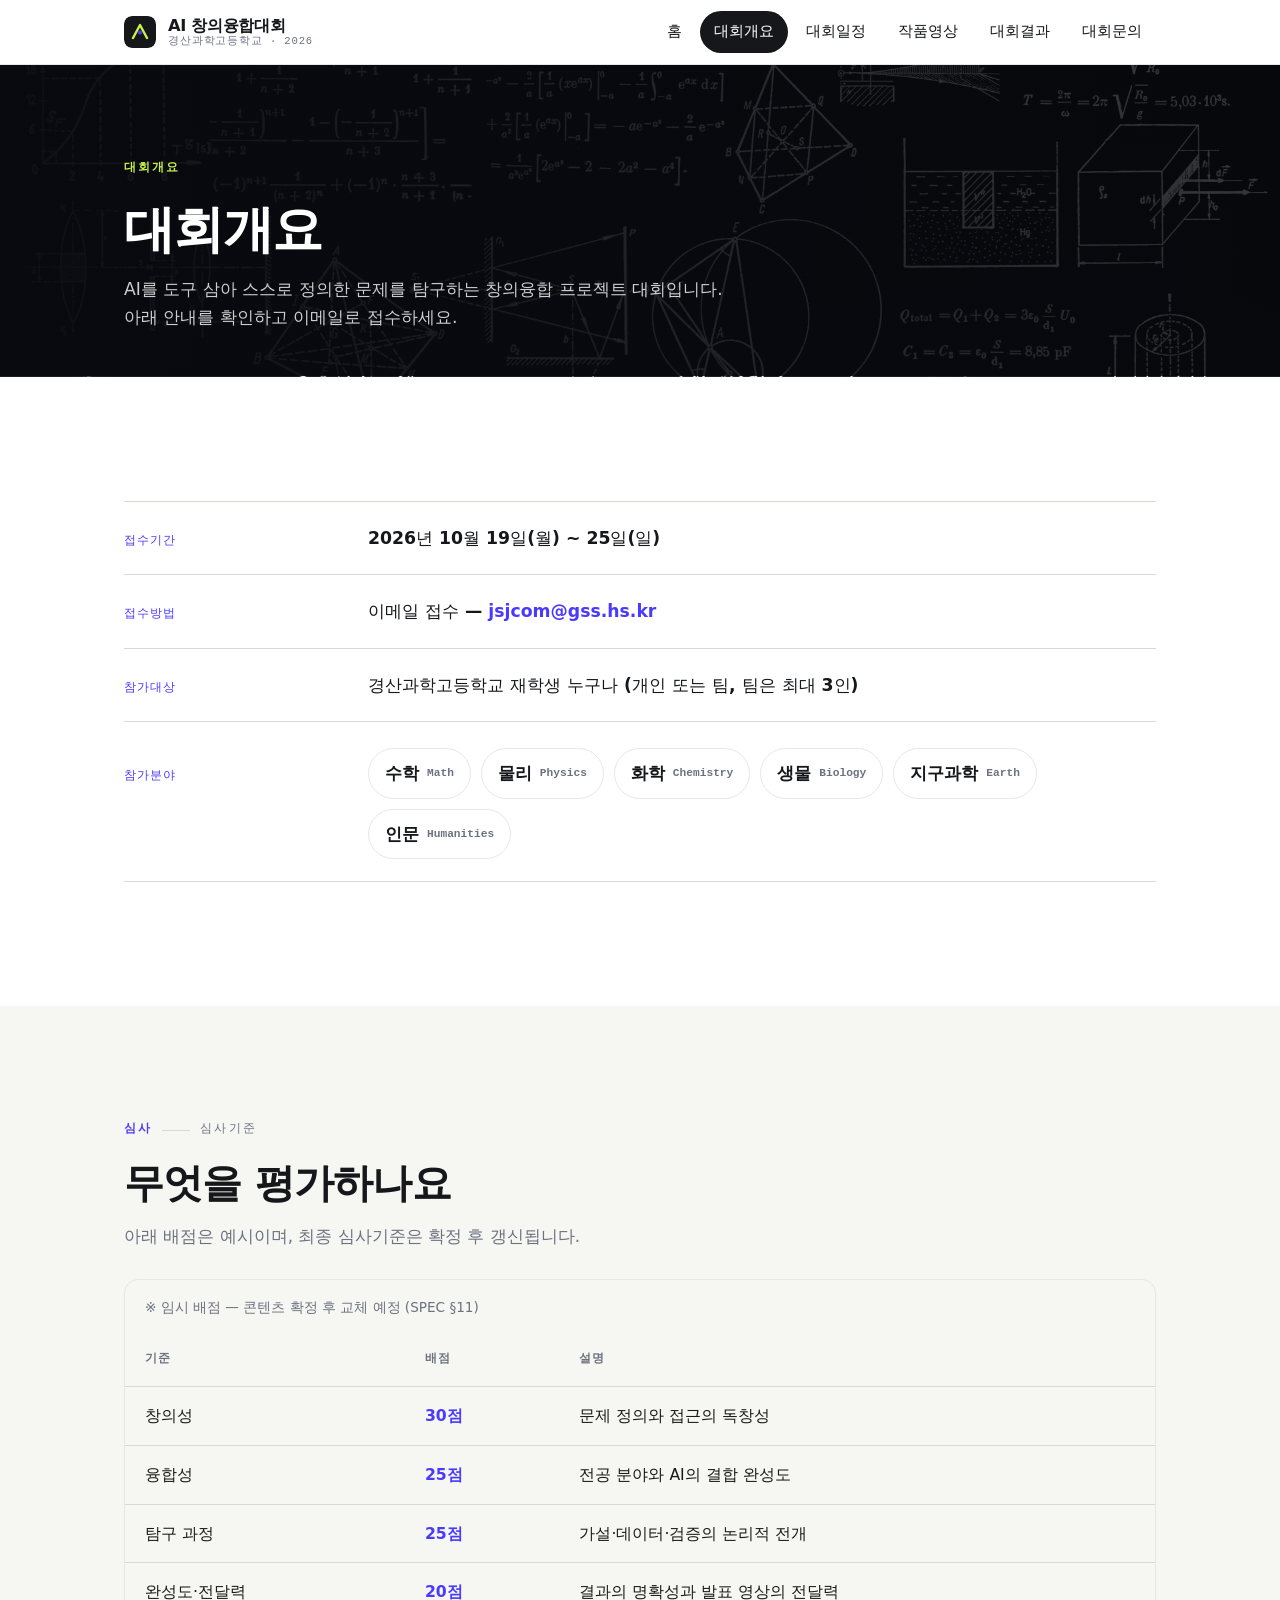
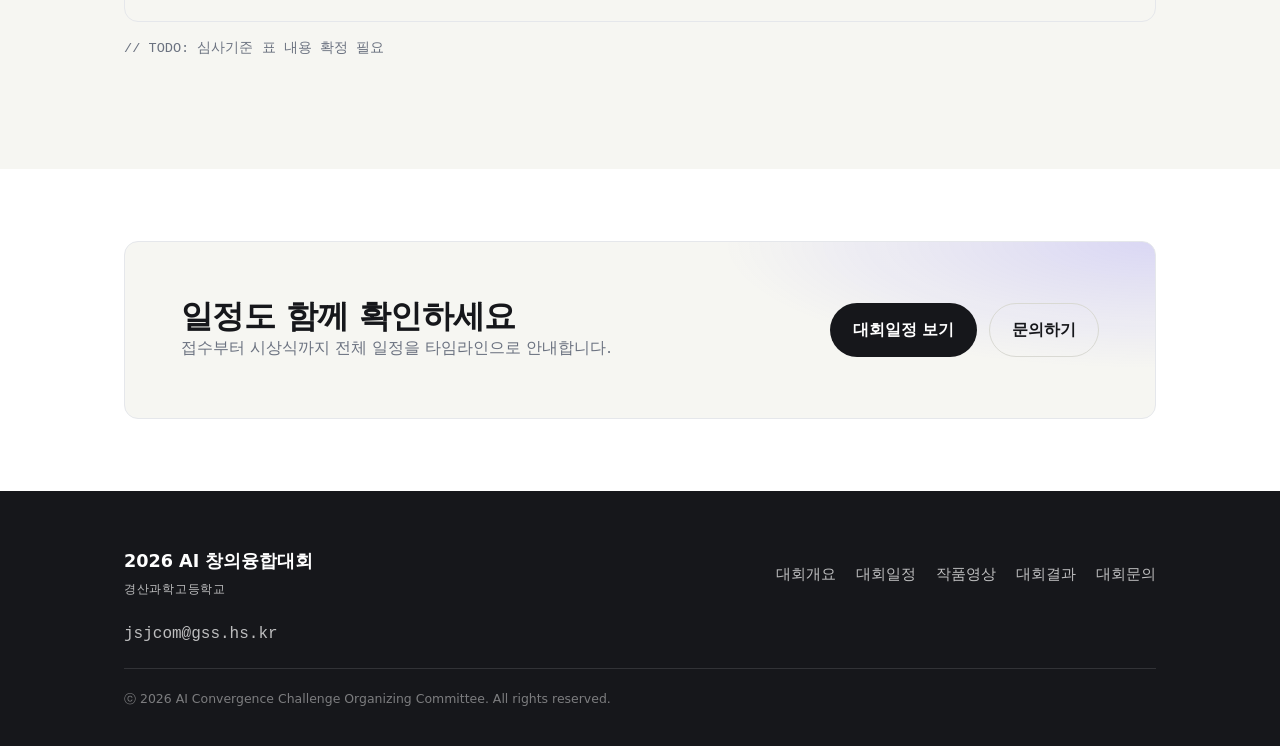
==== about.html @ 49ecc5d3 "Home hero one-line on desktop, dark photo interior headers, copy tweaks 1. Hero title/sub sit on one" ====
<!DOCTYPE html>
<html lang="ko">
<head>
  <meta charset="UTF-8" />
  <meta name="viewport" content="width=device-width, initial-scale=1.0" />
  <title>대회개요 · 2026 AI 창의융합대회</title>
  <meta name="description" content="2026 AI 창의융합대회 개요 — 접수기간, 접수방법, 참가대상, 참가분야, 심사기준 안내. 경산과학고등학교 재학생 누구나 참가할 수 있습니다." />

  <meta property="og:type" content="website" />
  <meta property="og:title" content="대회개요 · 2026 AI 창의융합대회" />
  <meta property="og:description" content="접수기간, 접수방법, 참가대상, 참가분야, 심사기준 안내." />
  <meta property="og:image" content="assets/images/og-image.png" />
  <meta property="og:locale" content="ko_KR" />

  <link rel="icon" href="assets/images/favicon.svg" type="image/svg+xml" />
  <link rel="stylesheet" href="assets/css/style.css" />
</head>
<body>
  <div id="site-header"></div>

  <main id="main">
    <header class="page-head">
      <div class="wrap">
        <p class="eyebrow" data-index="대회개요"></p>
        <h1 class="page-head__title">대회개요</h1>
        <p class="page-head__lead">
          AI를 도구 삼아 스스로 정의한 문제를 탐구하는 창의융합 프로젝트 대회입니다.
          아래 안내를 확인하고 이메일로 접수하세요.
        </p>
      </div>
    </header>

    <section class="section">
      <div class="wrap">
        <dl class="spec-list">
          <div class="spec-row" data-reveal>
            <dt>접수기간</dt>
            <dd>2026년 10월 19일(월) ~ 25일(일)</dd>
          </div>
          <div class="spec-row" data-reveal>
            <dt>접수방법</dt>
            <dd>
              이메일 접수 —
              <a href="mailto:jsjcom@gss.hs.kr?subject=%5B2026%20AI%20%EC%B0%BD%EC%9D%98%EC%9C%B5%ED%95%A9%EB%8C%80%ED%9A%8C%5D%20%EC%B0%B8%EA%B0%80%20%EC%A0%91%EC%88%98">jsjcom@gss.hs.kr</a>
            </dd>
          </div>
          <div class="spec-row" data-reveal>
            <dt>참가대상</dt>
            <dd>경산과학고등학교 재학생 누구나 (개인 또는 팀, 팀은 최대 3인)</dd>
          </div>
          <div class="spec-row" data-reveal>
            <dt>참가분야</dt>
            <dd>
              <div class="field-pills" style="margin-top: 4px;">
                <span class="field-pill">수학 <span>Math</span></span>
                <span class="field-pill">물리 <span>Physics</span></span>
                <span class="field-pill">화학 <span>Chemistry</span></span>
                <span class="field-pill">생물 <span>Biology</span></span>
                <span class="field-pill">지구과학 <span>Earth</span></span>
                <span class="field-pill">인문 <span>Humanities</span></span>
              </div>
            </dd>
          </div>
        </dl>
      </div>
    </section>

    <!-- 심사기준 -->
    <section class="section section--paper" aria-labelledby="criteria-title">
      <div class="wrap">
        <p class="eyebrow" data-index="심사"><span class="eyebrow__line"></span> 심사기준</p>
        <h2 class="section-title" id="criteria-title" data-reveal>무엇을 평가하나요</h2>
        <p class="section-lead" data-reveal>
          아래 배점은 예시이며, 최종 심사기준은 확정 후 갱신됩니다.
        </p>

        <div class="table-wrap" style="margin-top: 28px;" data-reveal>
          <table class="criteria">
            <caption>※ 임시 배점 — 콘텐츠 확정 후 교체 예정 (SPEC §11)</caption>
            <thead>
              <tr>
                <th scope="col">기준</th>
                <th scope="col">배점</th>
                <th scope="col">설명</th>
              </tr>
            </thead>
            <tbody>
              <tr>
                <td>창의성</td>
                <td>30점</td>
                <td>문제 정의와 접근의 독창성</td>
              </tr>
              <tr>
                <td>융합성</td>
                <td>25점</td>
                <td>전공 분야와 AI의 결합 완성도</td>
              </tr>
              <tr>
                <td>탐구 과정</td>
                <td>25점</td>
                <td>가설·데이터·검증의 논리적 전개</td>
              </tr>
              <tr>
                <td>완성도·전달력</td>
                <td>20점</td>
                <td>결과의 명확성과 발표 영상의 전달력</td>
              </tr>
            </tbody>
          </table>
        </div>
        <p class="notice">// TODO: 심사기준 표 내용 확정 필요</p>
      </div>
    </section>

    <!-- CTA -->
    <section class="section section--tight">
      <div class="wrap">
        <div class="cta-band" data-reveal>
          <div>
            <h2>일정도 함께 확인하세요</h2>
            <p>접수부터 시상식까지 전체 일정을 타임라인으로 안내합니다.</p>
          </div>
          <div class="cta-band__actions">
            <a class="btn btn--ink" href="schedule.html">대회일정 보기</a>
            <a class="btn btn--ghost" href="contact.html">문의하기</a>
          </div>
        </div>
      </div>
    </section>
  </main>

  <div id="site-footer"></div>
  <script src="assets/js/common.js" defer></script>
</body>
</html>
---- assets/css/style.css ----
/* =========================================================================
   2026 AI 창의융합대회 — style.css
   Design language: scientific-editorial. Mono-numbered section labels,
   thin grid rules, generous whitespace, ink + electric indigo + lime accent.
   Mobile-first. Breakpoint up at 641px / 769px / 1025px.
   ========================================================================= */

/* ----- 1. Tokens ----- */
:root {
  /* Brand */
  --color-primary: #4a3aff;   /* electric indigo */
  --color-primary-deep: #2f1fd6;
  --color-accent: #c8f24c;    /* lime highlight */
  --color-ink: #16171b;       /* near-black */

  /* Surfaces */
  --color-bg: #ffffff;
  --color-paper: #f6f6f2;     /* off-white section band */
  --color-text: #1a1a1a;
  --color-muted: #6b7280;
  --color-border: #e5e7eb;
  --color-hairline: #d9d9d3;

  /* Dark hero surface */
  --color-night: #0d0e13;

  /* Typography */
  --font-sans: "Pretendard Variable", Pretendard, -apple-system,
    BlinkMacSystemFont, "Apple SD Gothic Neo", "Malgun Gothic", "맑은 고딕",
    system-ui, sans-serif;
  --font-mono: "SF Mono", ui-monospace, "Cascadia Code", "Roboto Mono",
    Menlo, Consolas, monospace;

  /* Rhythm */
  --wrap: 1080px;
  --wrap-wide: 1180px;
  --pad-x: 16px;
  --radius: 14px;
  --radius-sm: 8px;

  --shadow-sm: 0 1px 2px rgba(16, 17, 20, 0.06);
  --shadow-md: 0 18px 48px -24px rgba(16, 17, 20, 0.28);

  --ease: cubic-bezier(0.22, 1, 0.36, 1);
}

@media (min-width: 641px) {
  :root { --pad-x: 24px; }
}

/* ----- 2. Reset / base ----- */
*, *::before, *::after { box-sizing: border-box; }

html { -webkit-text-size-adjust: 100%; scroll-behavior: smooth; }
@media (prefers-reduced-motion: reduce) {
  html { scroll-behavior: auto; }
}

body {
  margin: 0;
  font-family: var(--font-sans);
  font-size: 16px;
  line-height: 1.65;
  color: var(--color-text);
  background: var(--color-bg);
  -webkit-font-smoothing: antialiased;
  text-rendering: optimizeLegibility;
  overflow-x: hidden;
}

img, svg, video, iframe { display: block; max-width: 100%; }
img, video { height: auto; }

a { color: var(--color-primary); text-decoration: none; }
a:hover { text-decoration: underline; }

h1, h2, h3, h4 {
  margin: 0;
  line-height: 1.18;
  font-weight: 750;
  letter-spacing: -0.02em;
  color: var(--color-ink);
}

p { margin: 0; }

ul { margin: 0; padding: 0; list-style: none; }

:focus-visible {
  outline: 3px solid var(--color-primary);
  outline-offset: 2px;
  border-radius: 3px;
}

.skip-link {
  position: absolute;
  left: -9999px;
  top: 0;
  z-index: 200;
  background: var(--color-ink);
  color: #fff;
  padding: 10px 16px;
  border-radius: 0 0 8px 0;
}
.skip-link:focus { left: 0; }

/* ----- 3. Layout ----- */
.wrap {
  width: 100%;
  max-width: var(--wrap);
  margin-inline: auto;
  padding-inline: var(--pad-x);
}
.wrap--wide { max-width: var(--wrap-wide); }

.section { padding-block: clamp(56px, 9vw, 108px); }
.section--paper { background: var(--color-paper); }
.section--tight { padding-block: clamp(40px, 6vw, 72px); }

/* Section eyebrow — mono numbered label */
.eyebrow {
  display: inline-flex;
  align-items: center;
  gap: 10px;
  font-family: var(--font-mono);
  font-size: 0.74rem;
  font-weight: 500;
  letter-spacing: 0.18em;
  text-transform: uppercase;
  color: var(--color-muted);
  margin-bottom: 20px;
}
.eyebrow::before {
  content: attr(data-index);
  color: var(--color-primary);
  font-weight: 600;
}
.eyebrow__line {
  flex: 1;
  height: 1px;
  min-width: 28px;
  background: var(--color-hairline);
}

.section-title {
  font-size: clamp(1.6rem, 4.4vw, 2.5rem);
  max-width: 20ch;
}
.section-lead {
  margin-top: 16px;
  max-width: 56ch;
  color: var(--color-muted);
  font-size: 1.05rem;
}

/* ----- 4. Buttons / chips ----- */
.btn {
  display: inline-flex;
  align-items: center;
  gap: 10px;
  padding: 13px 22px;
  border-radius: 999px;
  font-weight: 650;
  font-size: 0.98rem;
  border: 1.5px solid transparent;
  cursor: pointer;
  transition: transform 0.25s var(--ease), background-color 0.25s var(--ease),
    color 0.25s var(--ease), border-color 0.25s var(--ease);
  text-decoration: none;
}
.btn:hover { text-decoration: none; transform: translateY(-2px); }
.btn__arrow { transition: transform 0.25s var(--ease); }
.btn:hover .btn__arrow { transform: translate(3px, -3px); }

.btn--primary { background: var(--color-primary); color: #fff; }
.btn--primary:hover { background: var(--color-primary-deep); }

.btn--ink { background: var(--color-ink); color: #fff; }
.btn--ink:hover { background: #000; }

.btn--ghost {
  background: transparent;
  color: var(--color-ink);
  border-color: var(--color-hairline);
}
.btn--ghost:hover { border-color: var(--color-ink); }

.btn--on-dark {
  background: rgba(255, 255, 255, 0.08);
  color: #fff;
  border-color: rgba(255, 255, 255, 0.24);
  backdrop-filter: blur(4px);
}
.btn--on-dark:hover { background: rgba(255, 255, 255, 0.16); }

/* ----- 5. Header ----- */
.site-header {
  position: sticky;
  top: 0;
  z-index: 100;
  background: rgba(255, 255, 255, 0.82);
  backdrop-filter: saturate(180%) blur(12px);
  border-bottom: 1px solid var(--color-border);
}
.header__inner {
  display: flex;
  align-items: center;
  justify-content: space-between;
  gap: 16px;
  min-height: 64px;
}

.brand {
  display: inline-flex;
  align-items: center;
  gap: 12px;
  color: var(--color-ink);
}
.brand:hover { text-decoration: none; }
.brand__mark { display: grid; place-items: center; }
.brand__mark svg { border-radius: 8px; }
.brand__text { display: flex; flex-direction: column; line-height: 1.15; }
.brand__title { font-weight: 800; font-size: 1.02rem; letter-spacing: -0.02em; }
.brand__sub {
  font-family: var(--font-mono);
  font-size: 0.66rem;
  letter-spacing: 0.08em;
  color: var(--color-muted);
}

.site-nav {}
.nav-list { display: flex; align-items: center; gap: 4px; }
.nav-list a {
  display: inline-block;
  padding: 8px 14px;
  border-radius: 999px;
  color: var(--color-ink);
  font-weight: 550;
  font-size: 0.95rem;
  transition: background-color 0.2s var(--ease), color 0.2s var(--ease);
}
.nav-list a:hover { background: var(--color-paper); text-decoration: none; }
.nav-list a.active { background: var(--color-ink); color: #fff; }

.nav-toggle {
  display: none;
  width: 44px;
  height: 44px;
  padding: 0;
  border: 1px solid var(--color-border);
  border-radius: 10px;
  background: #fff;
  cursor: pointer;
  position: relative;
}
.nav-toggle__bar {
  position: absolute;
  left: 50%;
  width: 20px;
  height: 2px;
  background: var(--color-ink);
  border-radius: 2px;
  transform: translateX(-50%);
  transition: transform 0.28s var(--ease), opacity 0.2s var(--ease);
}
.nav-toggle__bar:nth-child(1) { top: 15px; }
.nav-toggle__bar:nth-child(2) { top: 21px; }
.nav-toggle__bar:nth-child(3) { top: 27px; }

/* ----- 6. Footer ----- */
.site-footer {
  background: var(--color-ink);
  color: rgba(255, 255, 255, 0.72);
  padding-block: 56px 40px;
  margin-top: 0;
}
.footer__inner { display: grid; gap: 24px; }
.footer__brand { display: flex; flex-direction: column; gap: 4px; }
.footer__title { color: #fff; font-weight: 750; font-size: 1.1rem; }
.footer__org { font-family: var(--font-mono); font-size: 0.78rem; letter-spacing: 0.06em; }
.footer__nav { display: flex; flex-wrap: wrap; gap: 8px 20px; }
.footer__nav a { color: rgba(255, 255, 255, 0.72); font-size: 0.92rem; }
.footer__nav a:hover { color: #fff; }
.footer__contact a { color: rgba(255, 255, 255, 0.72); font-family: var(--font-mono); }
.footer__contact a:hover { color: #fff; }
.footer__copy {
  font-size: 0.78rem;
  color: rgba(255, 255, 255, 0.44);
  border-top: 1px solid rgba(255, 255, 255, 0.12);
  padding-top: 20px;
}

@media (min-width: 769px) {
  .footer__inner {
    grid-template-columns: 1fr auto;
    align-items: center;
    row-gap: 20px;
  }
  .footer__copy { grid-column: 1 / -1; }
}

/* ----- 7. Hero (home) ----- */
.hero {
  position: relative;
  /* Background photo: assets/images/hero.jpg — science/math formulas blackboard
     (Unsplash License, free use). hero-alt.jpg holds the "Earth at night" option.
     Swap the two files to change. Scrim is a bit darker since the formulas fill
     the whole frame. */
  background-color: var(--color-night);
  background-image:
    linear-gradient(90deg, rgba(9, 10, 15, 0.95) 0%, rgba(9, 10, 15, 0.7) 48%, rgba(9, 10, 15, 0.5) 100%),
    linear-gradient(180deg, rgba(9, 10, 15, 0.42) 0%, rgba(9, 10, 15, 0.4) 40%, rgba(9, 10, 15, 0.9) 100%),
    url("../images/hero.jpg");
  background-size: cover;
  background-position: center center;
  background-repeat: no-repeat;
  color: #fff;
  overflow: hidden;
  isolation: isolate;
}
.hero__bg {
  position: absolute;
  inset: 0;
  z-index: -2;
  mix-blend-mode: screen;
  opacity: 0.85;
  background:
    radial-gradient(60% 55% at 18% 12%, rgba(74, 58, 255, 0.42), transparent 60%),
    radial-gradient(50% 50% at 88% 8%, rgba(200, 242, 76, 0.16), transparent 55%),
    radial-gradient(70% 60% at 75% 95%, rgba(74, 58, 255, 0.26), transparent 60%);
  animation: heroDrift 22s var(--ease) infinite alternate;
}
@keyframes heroDrift {
  from { transform: scale(1) translate(0, 0); }
  to { transform: scale(1.12) translate(-2%, 2%); }
}
/* thin grid overlay */
.hero__grid {
  position: absolute;
  inset: 0;
  z-index: -1;
  background-image:
    linear-gradient(rgba(255, 255, 255, 0.045) 1px, transparent 1px),
    linear-gradient(90deg, rgba(255, 255, 255, 0.045) 1px, transparent 1px);
  background-size: 64px 64px;
  mask-image: radial-gradient(120% 100% at 50% 0%, #000 55%, transparent 100%);
}
.hero__inner {
  position: relative;
  padding-block: clamp(72px, 15vw, 168px);
  max-width: 40ch;
}
.hero__eyebrow {
  display: inline-flex;
  align-items: center;
  gap: 10px;
  font-family: var(--font-mono);
  font-size: 0.76rem;
  letter-spacing: 0.16em;
  text-transform: uppercase;
  color: var(--color-accent);
  margin-bottom: 24px;
}
.hero__eyebrow::before {
  content: "";
  width: 8px; height: 8px;
  background: var(--color-accent);
  border-radius: 50%;
  box-shadow: 0 0 0 0 rgba(200, 242, 76, 0.6);
  animation: pulse 2.4s ease-out infinite;
}
@keyframes pulse {
  to { box-shadow: 0 0 0 10px rgba(200, 242, 76, 0); }
}
.hero__title {
  color: #fff;
  font-size: clamp(2.4rem, 8vw, 4.6rem);
  line-height: 1.05;
  letter-spacing: -0.035em;
  font-weight: 820;
}
.hero__title em {
  font-style: normal;
  color: var(--color-accent);
}
.hero__sub {
  margin-top: 24px;
  font-size: clamp(1rem, 2.6vw, 1.2rem);
  color: rgba(255, 255, 255, 0.78);
  max-width: 34ch;
}
/* Desktop: title and sub on a single line; small screens keep the wrap
   (mobile-first base above uses the <br class="hero__br"> line break). */
@media (min-width: 641px) {
  .hero__inner { max-width: min(92%, 780px); }
  .hero__title { white-space: nowrap; }
  .hero__title .hero__br { display: none; }
  .hero__sub { max-width: none; }
}
.hero__actions {
  margin-top: 36px;
  display: flex;
  flex-wrap: wrap;
  gap: 12px;
}
.hero__meta {
  margin-top: 44px;
  display: flex;
  flex-wrap: wrap;
  gap: 12px 28px;
  padding-top: 24px;
  border-top: 1px solid rgba(255, 255, 255, 0.14);
}
.hero__meta div { display: flex; flex-direction: column; gap: 2px; }
.hero__meta dt {
  font-family: var(--font-mono);
  font-size: 0.68rem;
  letter-spacing: 0.1em;
  text-transform: uppercase;
  color: rgba(255, 255, 255, 0.5);
}
.hero__meta dd { margin: 0; font-weight: 650; color: #fff; }

/* ----- 8. Home: 취지문 ----- */
.manifesto__grid { display: grid; gap: 32px; }
.manifesto__body {
  font-size: clamp(1.3rem, 3.4vw, 2rem);
  line-height: 1.5;
  font-weight: 600;
  letter-spacing: -0.02em;
  color: var(--color-ink);
}
.manifesto__body p { margin-bottom: 0.5em; }
.manifesto__body p:last-child { margin-bottom: 0; }
.manifesto__body .hl {
  background: linear-gradient(transparent 62%, var(--color-accent) 62%);
  padding-inline: 2px;
}
.manifesto__aside {
  align-self: start;
  border-left: 2px solid var(--color-primary);
  padding-left: 20px;
  color: var(--color-muted);
  font-size: 0.98rem;
}

@media (min-width: 861px) {
  .manifesto__grid { grid-template-columns: 1.7fr 1fr; gap: 56px; }
}

/* ----- 9. Home: category strip ----- */
.cat-strip { display: grid; gap: 12px; grid-template-columns: repeat(2, 1fr); }
.cat-chip {
  display: flex;
  flex-direction: column;
  gap: 6px;
  padding: 20px;
  border: 1px solid var(--color-border);
  border-radius: var(--radius);
  background: var(--color-bg);
  color: var(--color-ink);
  transition: transform 0.25s var(--ease), border-color 0.25s var(--ease),
    box-shadow 0.25s var(--ease);
}
.cat-chip:hover {
  text-decoration: none;
  transform: translateY(-4px);
  border-color: var(--color-ink);
  box-shadow: var(--shadow-md);
}
.cat-chip__num { font-family: var(--font-mono); font-size: 0.72rem; color: var(--color-primary); }
.cat-chip__name { font-weight: 750; font-size: 1.1rem; }
.cat-chip__en { font-family: var(--font-mono); font-size: 0.7rem; color: var(--color-muted); letter-spacing: 0.05em; }

@media (min-width: 641px) { .cat-strip { grid-template-columns: repeat(3, 1fr); } }
@media (min-width: 1025px) { .cat-strip { grid-template-columns: repeat(6, 1fr); } }

/* ----- 10. Home: intro video ----- */
.intro-video {
  position: relative;
  border-radius: var(--radius);
  overflow: hidden;
  background: var(--color-night);
  aspect-ratio: 16 / 9;
  box-shadow: var(--shadow-md);
}
.intro-video video { width: 100%; height: 100%; object-fit: cover; }
/* controls only on hover — hide native controls until pointer over */
.intro-video video::-webkit-media-controls { opacity: 0; transition: opacity 0.2s; }
.intro-video:hover video::-webkit-media-controls { opacity: 1; }
.intro-video__placeholder {
  position: absolute;
  inset: 0;
  display: grid;
  place-content: center;
  gap: 8px;
  text-align: center;
  color: rgba(255, 255, 255, 0.72);
  background:
    radial-gradient(50% 60% at 30% 20%, rgba(74, 58, 255, 0.4), transparent 60%),
    radial-gradient(50% 60% at 80% 90%, rgba(200, 242, 76, 0.18), transparent 60%),
    var(--color-night);
}
.intro-video__placeholder .tag {
  font-family: var(--font-mono);
  font-size: 0.72rem;
  letter-spacing: 0.14em;
  text-transform: uppercase;
  color: var(--color-accent);
}
.intro-video__placeholder .msg { font-weight: 650; color: #fff; }

/* ----- 11. Generic prose / cards used across pages ----- */
.lead {
  font-size: clamp(1.05rem, 2.4vw, 1.25rem);
  color: var(--color-muted);
  max-width: 60ch;
}

.card {
  background: var(--color-bg);
  border: 1px solid var(--color-border);
  border-radius: var(--radius);
  padding: 28px;
}
.card--pad-lg { padding: clamp(28px, 4vw, 44px); }

/* Definition rows (about page) */
.spec-list { display: grid; gap: 0; border-top: 1px solid var(--color-hairline); }
.spec-row {
  display: grid;
  gap: 6px;
  padding: 22px 0;
  border-bottom: 1px solid var(--color-hairline);
}
.spec-row dt {
  font-family: var(--font-mono);
  font-size: 0.76rem;
  letter-spacing: 0.08em;
  text-transform: uppercase;
  color: var(--color-primary);
}
.spec-row dd { margin: 0; font-size: 1.08rem; font-weight: 550; color: var(--color-ink); }
.spec-row dd a { font-weight: 650; }
@media (min-width: 641px) {
  .spec-row { grid-template-columns: 220px 1fr; gap: 24px; align-items: baseline; }
}

/* Category pills (about) */
.field-pills { display: flex; flex-wrap: wrap; gap: 10px; }
.field-pill {
  display: inline-flex;
  align-items: center;
  gap: 8px;
  padding: 10px 16px;
  border-radius: 999px;
  border: 1px solid var(--color-border);
  background: var(--color-bg);
  font-weight: 600;
}
.field-pill span { font-family: var(--font-mono); font-size: 0.7rem; color: var(--color-muted); }

/* Table (judging criteria) */
.table-wrap { overflow-x: auto; border: 1px solid var(--color-border); border-radius: var(--radius); }
table.criteria {
  width: 100%;
  min-width: 480px;
  border-collapse: collapse;
  font-size: 0.98rem;
}
table.criteria caption { text-align: left; padding: 16px 20px; color: var(--color-muted); font-size: 0.85rem; }
table.criteria th, table.criteria td { padding: 16px 20px; text-align: left; border-bottom: 1px solid var(--color-hairline); }
table.criteria thead th {
  background: var(--color-paper);
  font-family: var(--font-mono);
  font-size: 0.74rem;
  letter-spacing: 0.06em;
  text-transform: uppercase;
  color: var(--color-muted);
}
table.criteria tbody tr:last-child td { border-bottom: none; }
table.criteria td:nth-child(2) { font-weight: 700; color: var(--color-primary); white-space: nowrap; }

.notice {
  margin-top: 16px;
  font-size: 0.85rem;
  color: var(--color-muted);
  font-family: var(--font-mono);
}

/* ----- 12. Schedule track ----- */
.track { position: relative; margin-top: 8px; }
.track__list { list-style: none; margin: 0; padding: 0; }
/* vertical rail on the right, running through the dots (placed by schedule.js) */
.track__rail,
.track__rail-fill {
  position: absolute;
  right: 27px;
  width: 2px;
  border-radius: 2px;
}
.track__rail { background: var(--color-hairline); }
.track__rail-fill {
  background: var(--color-primary);
  height: 0;
  transition: height 0.6s var(--ease);
}

.track__item {
  position: relative;
  display: flex;
  align-items: center;
  justify-content: space-between;
  gap: 20px;
  padding: 22px 56px 22px 0;
  border-bottom: 1px solid var(--color-hairline);
}
.track__item:first-child { border-top: 1px solid var(--color-hairline); }

.track__info { display: flex; align-items: center; gap: 18px; min-width: 0; }
.track__no {
  font-family: var(--font-mono);
  font-size: 0.82rem;
  color: var(--color-muted);
  min-width: 2ch;
}
.track__title { font-size: 1.15rem; }
.track__date {
  margin-top: 3px;
  font-family: var(--font-mono);
  font-size: 0.85rem;
  letter-spacing: 0.02em;
  color: var(--color-muted);
}

.track__dot {
  position: absolute;
  right: 18px;
  top: 50%;
  transform: translateY(-50%);
  width: 20px;
  height: 20px;
  border-radius: 50%;
  background: var(--color-bg);
  border: 2px solid var(--color-hairline);
  box-sizing: border-box;
  z-index: 1;
  transition: background-color 0.3s var(--ease), border-color 0.3s var(--ease),
    box-shadow 0.3s var(--ease);
}
/* 해당 시점이 되었거나 지나면 색칠 */
.track__item.is-done .track__dot {
  background: var(--color-primary);
  border-color: var(--color-primary);
}
.track__item.is-done .track__title { color: var(--color-ink); }
.track__item.is-done .track__date { color: var(--color-primary); }
/* 현재 진행 중인 단계는 링 강조 */
.track__item.is-current .track__dot {
  border-color: var(--color-ink);
  box-shadow: 0 0 0 5px rgba(74, 58, 255, 0.15);
}

.track__legend {
  display: flex;
  align-items: center;
  flex-wrap: wrap;
  gap: 6px 8px;
  margin-top: 20px;
  font-size: 0.85rem;
  color: var(--color-muted);
}
.track__legend .legend-dot:not(:first-child) { margin-left: 16px; }
.legend-dot {
  display: inline-block;
  width: 13px;
  height: 13px;
  border-radius: 50%;
  background: var(--color-bg);
  border: 2px solid var(--color-hairline);
  box-sizing: border-box;
  vertical-align: -2px;
}
.legend-dot--done { background: var(--color-primary); border-color: var(--color-primary); }

/* ----- 13. Works page ----- */
.tabs {
  display: flex;
  gap: 8px;
  overflow-x: auto;
  padding-bottom: 6px;
  margin-bottom: 32px;
  scrollbar-width: thin;
  -webkit-overflow-scrolling: touch;
}
.tab {
  flex: 0 0 auto;
  padding: 10px 18px;
  border-radius: 999px;
  border: 1px solid var(--color-border);
  background: #fff;
  color: var(--color-ink);
  font-weight: 600;
  font-size: 0.95rem;
  cursor: pointer;
  white-space: nowrap;
  transition: background-color 0.2s var(--ease), color 0.2s var(--ease),
    border-color 0.2s var(--ease);
}
.tab:hover { border-color: var(--color-ink); }
.tab.is-active { background: var(--color-ink); color: #fff; border-color: var(--color-ink); }

.work-grid {
  display: grid;
  gap: 24px;
  grid-template-columns: 1fr;
}
@media (min-width: 641px) { .work-grid { grid-template-columns: repeat(2, 1fr); } }
@media (min-width: 1025px) { .work-grid { grid-template-columns: repeat(3, 1fr); } }

.work-card {
  display: flex;
  flex-direction: column;
  background: #fff;
  border: 1px solid var(--color-border);
  border-radius: var(--radius);
  overflow: hidden;
  transition: transform 0.3s var(--ease), box-shadow 0.3s var(--ease),
    border-color 0.3s var(--ease);
}
.work-card:hover {
  transform: translateY(-4px);
  box-shadow: var(--shadow-md);
  border-color: var(--color-hairline);
}
.work-card__video { position: relative; aspect-ratio: 16 / 9; background: #000; }
.work-card__video iframe { position: absolute; inset: 0; width: 100%; height: 100%; border: 0; }
.work-card__body { padding: 20px; display: flex; flex-direction: column; gap: 8px; flex: 1; }
.work-card__award {
  align-self: flex-start;
  font-family: var(--font-mono);
  font-size: 0.7rem;
  font-weight: 600;
  letter-spacing: 0.06em;
  padding: 4px 10px;
  border-radius: 6px;
  background: var(--color-accent);
  color: var(--color-ink);
}
.work-card__title { font-size: 1.12rem; }
.work-card__team { color: var(--color-primary); font-size: 0.9rem; font-weight: 600; }
.work-card__desc { color: var(--color-muted); font-size: 0.94rem; }
.work-card__link {
  margin-top: auto;
  padding-top: 12px;
  display: inline-flex;
  align-items: center;
  gap: 6px;
  font-weight: 600;
  font-size: 0.92rem;
}

.empty-state {
  text-align: center;
  padding: 72px 24px;
  border: 1px dashed var(--color-hairline);
  border-radius: var(--radius);
  color: var(--color-muted);
  background: var(--color-paper);
}
.empty-state__mark { font-size: 2rem; margin-bottom: 8px; }

/* ----- 14. Results page ----- */
.results-pending {
  text-align: center;
  padding: clamp(48px, 8vw, 96px) 24px;
  border-radius: var(--radius);
  background:
    radial-gradient(60% 80% at 50% 0%, rgba(74, 58, 255, 0.10), transparent 70%),
    var(--color-paper);
  border: 1px solid var(--color-border);
}
.results-pending__tag {
  font-family: var(--font-mono);
  font-size: 0.76rem;
  letter-spacing: 0.14em;
  text-transform: uppercase;
  color: var(--color-primary);
}
.results-pending__date {
  margin-top: 16px;
  font-size: clamp(1.6rem, 5vw, 2.6rem);
  font-weight: 800;
  letter-spacing: -0.03em;
  color: var(--color-ink);
}
.results-pending__note { margin-top: 12px; color: var(--color-muted); }

.results-group { margin-top: 48px; }
.results-group:first-child { margin-top: 0; }
.results-group__title { margin-bottom: 20px; }
.results-group__label {
  display: inline-flex;
  align-items: center;
  gap: 12px;
  font-size: 1.4rem;
}
.results-group__label::before {
  content: "";
  width: 26px; height: 3px;
  background: var(--color-primary);
  border-radius: 3px;
}

.winner-list { display: grid; gap: 14px; }
.winner {
  display: grid;
  grid-template-columns: auto 1fr;
  gap: 18px;
  align-items: center;
  padding: 20px 22px;
  border: 1px solid var(--color-border);
  border-radius: var(--radius);
  background: #fff;
}
.winner__award {
  font-family: var(--font-mono);
  font-size: 0.78rem;
  font-weight: 700;
  padding: 8px 12px;
  border-radius: 8px;
  background: var(--color-paper);
  color: var(--color-ink);
  min-width: 60px;
  text-align: center;
}
.award--대상, .award--금상 { background: var(--color-accent); }
.award--은상 { background: #e6e6e6; }
.award--동상 { background: #f0d9c0; }
.winner__title { font-size: 1.1rem; }
.winner__team { color: var(--color-muted); font-size: 0.92rem; margin-top: 2px; }

/* ----- 15. Contact page ----- */
.contact-hero {
  display: grid;
  gap: 28px;
  padding: clamp(32px, 5vw, 56px);
  border-radius: var(--radius);
  background: var(--color-ink);
  color: #fff;
}
.contact-hero__label {
  font-family: var(--font-mono);
  font-size: 0.76rem;
  letter-spacing: 0.14em;
  text-transform: uppercase;
  color: var(--color-accent);
}
.contact-hero__mail {
  font-size: clamp(1.5rem, 5vw, 2.6rem);
  font-weight: 800;
  letter-spacing: -0.02em;
  color: #fff;
  word-break: break-all;
}
.contact-hero__mail:hover { text-decoration: none; color: var(--color-accent); }
.contact-methods { display: grid; gap: 16px; margin-top: 32px; }
@media (min-width: 641px) { .contact-methods { grid-template-columns: repeat(2, 1fr); } }
.contact-method {
  padding: 24px;
  border: 1px solid var(--color-border);
  border-radius: var(--radius);
}
.contact-method h3 { font-size: 1.05rem; margin-bottom: 6px; }
.contact-method p { color: var(--color-muted); font-size: 0.95rem; }
.contact-method a { font-weight: 600; }

/* ----- 16. Page header (interior pages) ----- */
/* Same dark background photo as the home hero, so interior pages read as
   part of the same site instead of a plain white block. */
.page-head {
  position: relative;
  isolation: isolate;
  color: #fff;
  background-color: var(--color-night);
  background-image:
    linear-gradient(90deg, rgba(9, 10, 15, 0.95) 0%, rgba(9, 10, 15, 0.74) 52%, rgba(9, 10, 15, 0.56) 100%),
    linear-gradient(180deg, rgba(9, 10, 15, 0.5) 0%, rgba(9, 10, 15, 0.62) 100%),
    url("../images/hero.jpg");
  background-size: cover;
  background-position: center center;
  background-repeat: no-repeat;
  padding-block: clamp(48px, 8vw, 88px) clamp(28px, 4vw, 44px);
  border-bottom: 1px solid rgba(255, 255, 255, 0.12);
}
.page-head__title {
  color: #fff;
  font-size: clamp(2rem, 6vw, 3.2rem);
  letter-spacing: -0.03em;
}
.page-head__lead {
  margin-top: 16px;
  max-width: 56ch;
  color: rgba(255, 255, 255, 0.8);
  font-size: 1.08rem;
}
.page-head .eyebrow { color: rgba(255, 255, 255, 0.6); }
.page-head .eyebrow::before { color: var(--color-accent); }

/* CTA band */
.cta-band {
  display: grid;
  gap: 20px;
  padding: clamp(32px, 5vw, 56px);
  border-radius: var(--radius);
  background:
    radial-gradient(70% 120% at 100% 0%, rgba(74, 58, 255, 0.16), transparent 60%),
    var(--color-paper);
  border: 1px solid var(--color-border);
}
.cta-band h2 { font-size: clamp(1.4rem, 4vw, 2rem); }
.cta-band p { color: var(--color-muted); max-width: 52ch; }
.cta-band__actions { display: flex; flex-wrap: wrap; gap: 12px; margin-top: 4px; }
@media (min-width: 769px) {
  .cta-band { grid-template-columns: 1fr auto; align-items: center; }
  .cta-band__actions { margin-top: 0; }
}

/* ----- 17. Reveal animation ----- */
[data-reveal] {
  opacity: 0;
  transform: translateY(18px);
  transition: opacity 0.6s var(--ease), transform 0.6s var(--ease);
}
[data-reveal].is-visible { opacity: 1; transform: none; }
@media (prefers-reduced-motion: reduce) {
  [data-reveal] { opacity: 1; transform: none; transition: none; }
  .hero__bg, .hero__eyebrow::before { animation: none; }
}

/* ----- 18. Mobile nav ----- */
@media (max-width: 768px) {
  .nav-toggle { display: block; }
  .site-nav {
    position: absolute;
    left: 0;
    right: 0;
    top: 100%;
    background: #fff;
    border-bottom: 1px solid var(--color-border);
    box-shadow: var(--shadow-md);
    max-height: 0;
    overflow: hidden;
    transition: max-height 0.32s var(--ease);
  }
  .site-header.is-open .site-nav { max-height: 70vh; }
  .nav-list { flex-direction: column; align-items: stretch; gap: 2px; padding: 12px var(--pad-x) 20px; }
  .nav-list a { padding: 12px 14px; border-radius: 10px; }

  .site-header.is-open .nav-toggle__bar:nth-child(1) { top: 21px; transform: translateX(-50%) rotate(45deg); }
  .site-header.is-open .nav-toggle__bar:nth-child(2) { opacity: 0; }
  .site-header.is-open .nav-toggle__bar:nth-child(3) { top: 21px; transform: translateX(-50%) rotate(-45deg); }
}

/* ----- 19. Utilities ----- */
.stack-lg > * + * { margin-top: clamp(28px, 4vw, 44px); }
.text-center { text-align: center; }
.mono { font-family: var(--font-mono); }
[hidden] { display: none !important; }
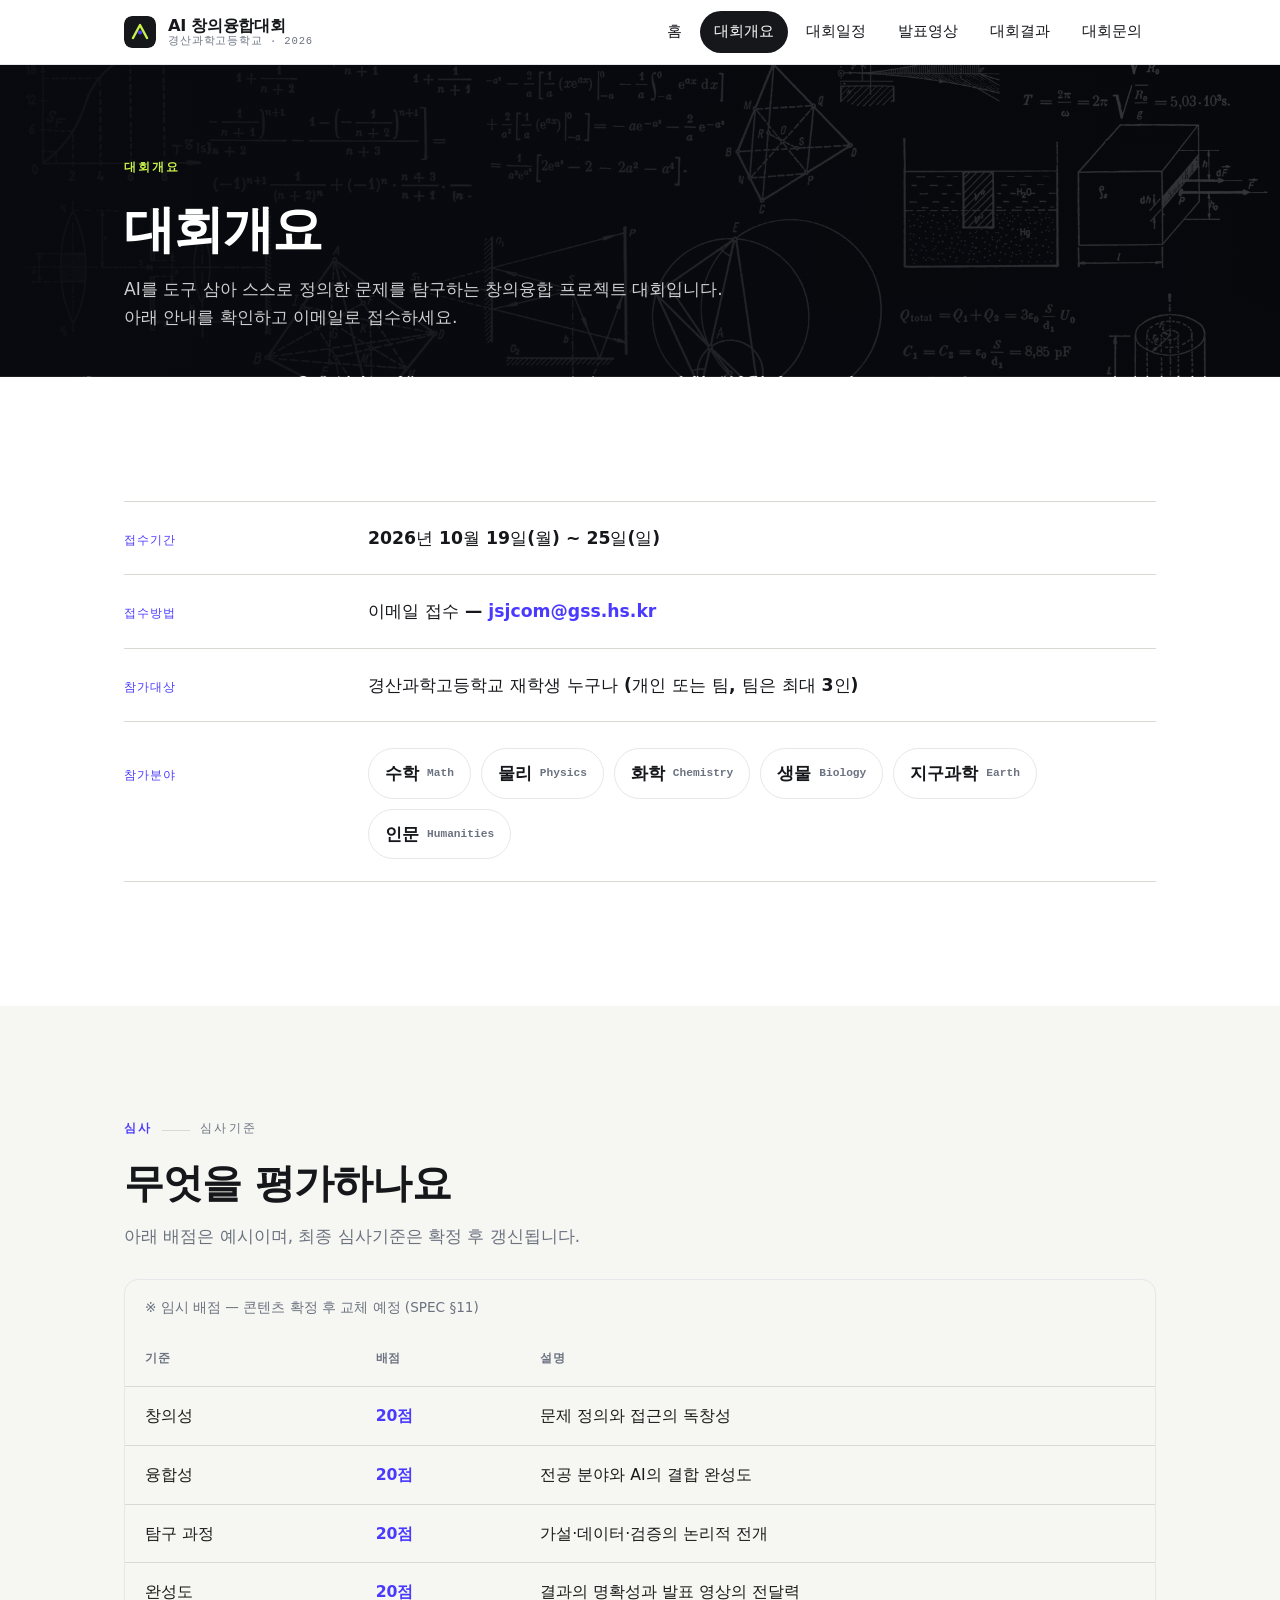
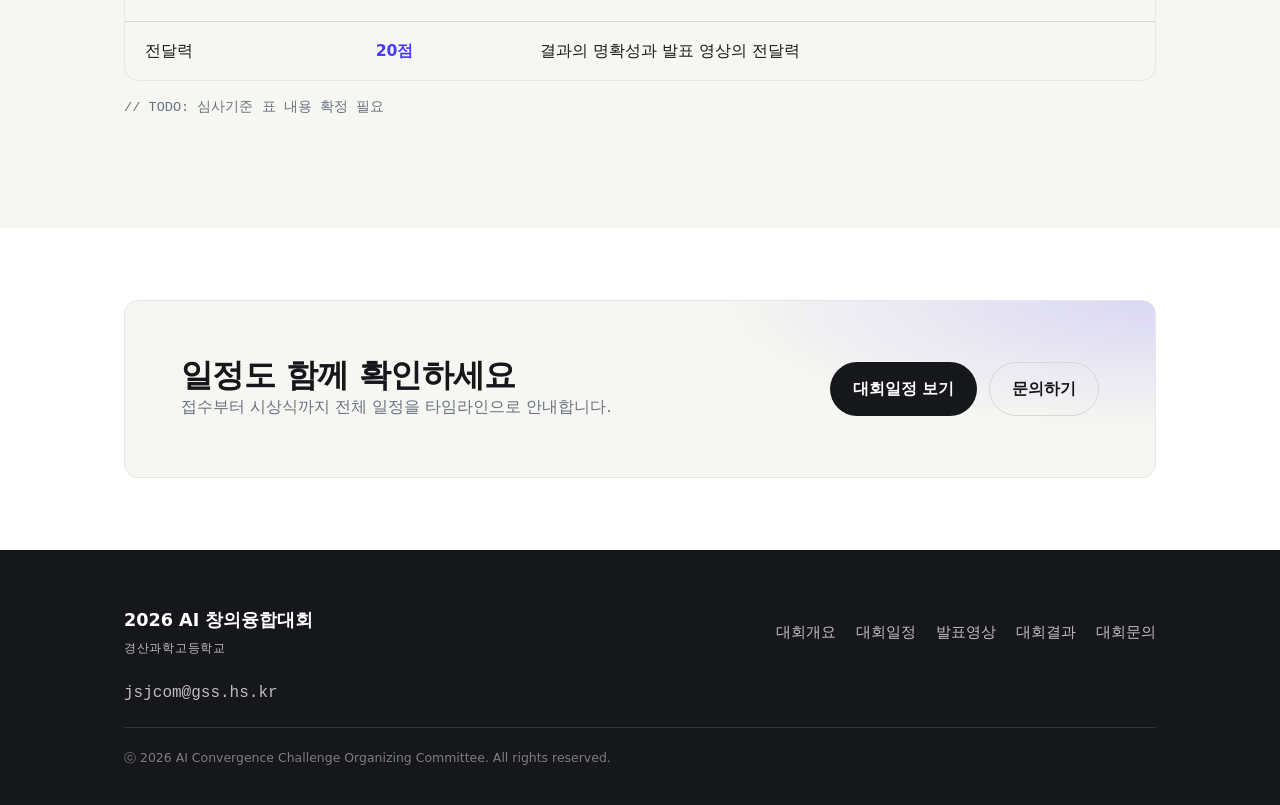
==== commit 5a4a03a7: "Update about.html" ====
--- a/about.html
+++ b/about.html
@@ -87,21 +87,26 @@
             <tbody>
               <tr>
                 <td>창의성</td>
-                <td>30점</td>
+                <td>20점</td>
                 <td>문제 정의와 접근의 독창성</td>
               </tr>
               <tr>
                 <td>융합성</td>
-                <td>25점</td>
+                <td>20점</td>
                 <td>전공 분야와 AI의 결합 완성도</td>
               </tr>
               <tr>
                 <td>탐구 과정</td>
-                <td>25점</td>
+                <td>20점</td>
                 <td>가설·데이터·검증의 논리적 전개</td>
               </tr>
               <tr>
-                <td>완성도·전달력</td>
+                <td>완성도</td>
+                <td>20점</td>
+                <td>결과의 명확성과 발표 영상의 전달력</td>
+              </tr>
+              <tr>
+               <td>전달력</td>
                 <td>20점</td>
                 <td>결과의 명확성과 발표 영상의 전달력</td>
               </tr>
--- a/assets/css/style.css
+++ b/assets/css/style.css
@@ -445,7 +445,7 @@
 }
 
 @media (min-width: 861px) {
-  .manifesto__grid { grid-template-columns: 1.7fr 1fr; gap: 56px; }
+  .manifesto__grid { gap: 56px; }
 }
 
 /* ----- 9. Home: category strip ----- */
@@ -710,17 +710,16 @@
 .tab:hover { border-color: var(--color-ink); }
 .tab.is-active { background: var(--color-ink); color: #fff; border-color: var(--color-ink); }
 
+/* 유튜브 '검색 결과'형: 한 줄에 하나씩, 영상 왼쪽 · 정보 오른쪽 */
 .work-grid {
-  display: grid;
-  gap: 24px;
-  grid-template-columns: 1fr;
-}
-@media (min-width: 641px) { .work-grid { grid-template-columns: repeat(2, 1fr); } }
-@media (min-width: 1025px) { .work-grid { grid-template-columns: repeat(3, 1fr); } }
+  display: flex;
+  flex-direction: column;
+  gap: 18px;
+}
 
 .work-card {
   display: flex;
-  flex-direction: column;
+  flex-direction: column;        /* 모바일: 세로로 쌓기 */
   background: #fff;
   border: 1px solid var(--color-border);
   border-radius: var(--radius);
@@ -729,13 +728,36 @@
     border-color 0.3s var(--ease);
 }
 .work-card:hover {
-  transform: translateY(-4px);
+  transform: translateY(-3px);
   box-shadow: var(--shadow-md);
   border-color: var(--color-hairline);
 }
-.work-card__video { position: relative; aspect-ratio: 16 / 9; background: #000; }
+.work-card__video {
+  position: relative;
+  aspect-ratio: 16 / 9;
+  background: #000;
+  flex-shrink: 0;
+}
 .work-card__video iframe { position: absolute; inset: 0; width: 100%; height: 100%; border: 0; }
-.work-card__body { padding: 20px; display: flex; flex-direction: column; gap: 8px; flex: 1; }
+.work-card__body {
+  padding: 16px 18px;
+  display: flex;
+  flex-direction: column;
+  gap: 8px;
+  flex: 1;
+  min-width: 0;
+}
+
+/* ≥641px: 가로 배치 (썸네일 왼쪽 고정폭, 정보 오른쪽) */
+@media (min-width: 641px) {
+  .work-card { flex-direction: row; align-items: stretch; }
+  .work-card__video { width: 300px; }
+  .work-card__body { padding: 18px 24px; }
+}
+@media (min-width: 1025px) {
+  .work-card__video { width: 360px; }
+}
+
 .work-card__award {
   align-self: flex-start;
   font-family: var(--font-mono);
@@ -747,12 +769,23 @@
   background: var(--color-accent);
   color: var(--color-ink);
 }
-.work-card__title { font-size: 1.12rem; }
-.work-card__team { color: var(--color-primary); font-size: 0.9rem; font-weight: 600; }
-.work-card__desc { color: var(--color-muted); font-size: 0.94rem; }
+.work-card__cat {
+  align-self: flex-start;
+  font-family: var(--font-mono);
+  font-size: 0.72rem;
+  letter-spacing: 0.08em;
+  color: var(--color-muted);
+}
+.work-card__title {
+  font-size: clamp(1.2rem, 2.2vw, 1.45rem);
+  font-weight: 750;
+  line-height: 1.3;
+  letter-spacing: -0.01em;
+}
+.work-card__team { color: var(--color-primary); font-size: 0.95rem; font-weight: 600; }
+.work-card__desc { color: var(--color-muted); font-size: 0.95rem; }
 .work-card__link {
-  margin-top: auto;
-  padding-top: 12px;
+  margin-top: 6px;
   display: inline-flex;
   align-items: center;
   gap: 6px;
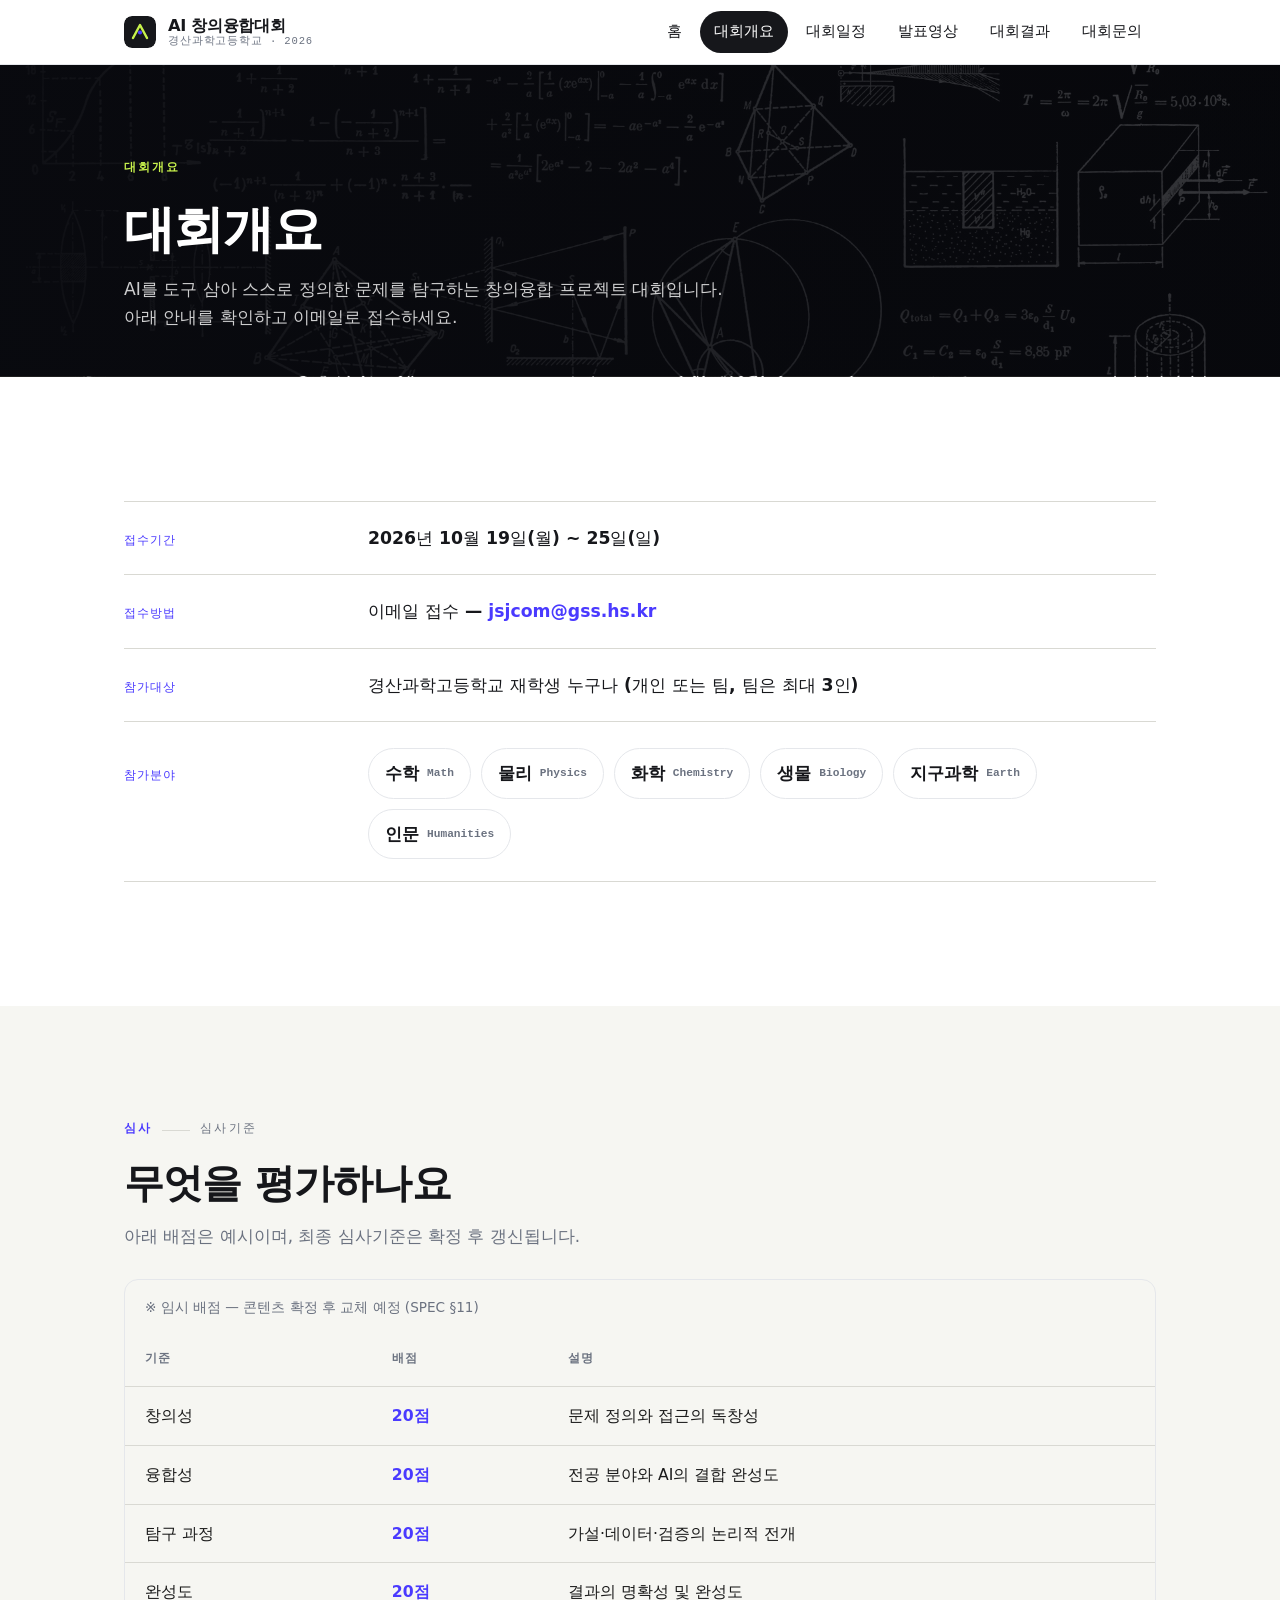
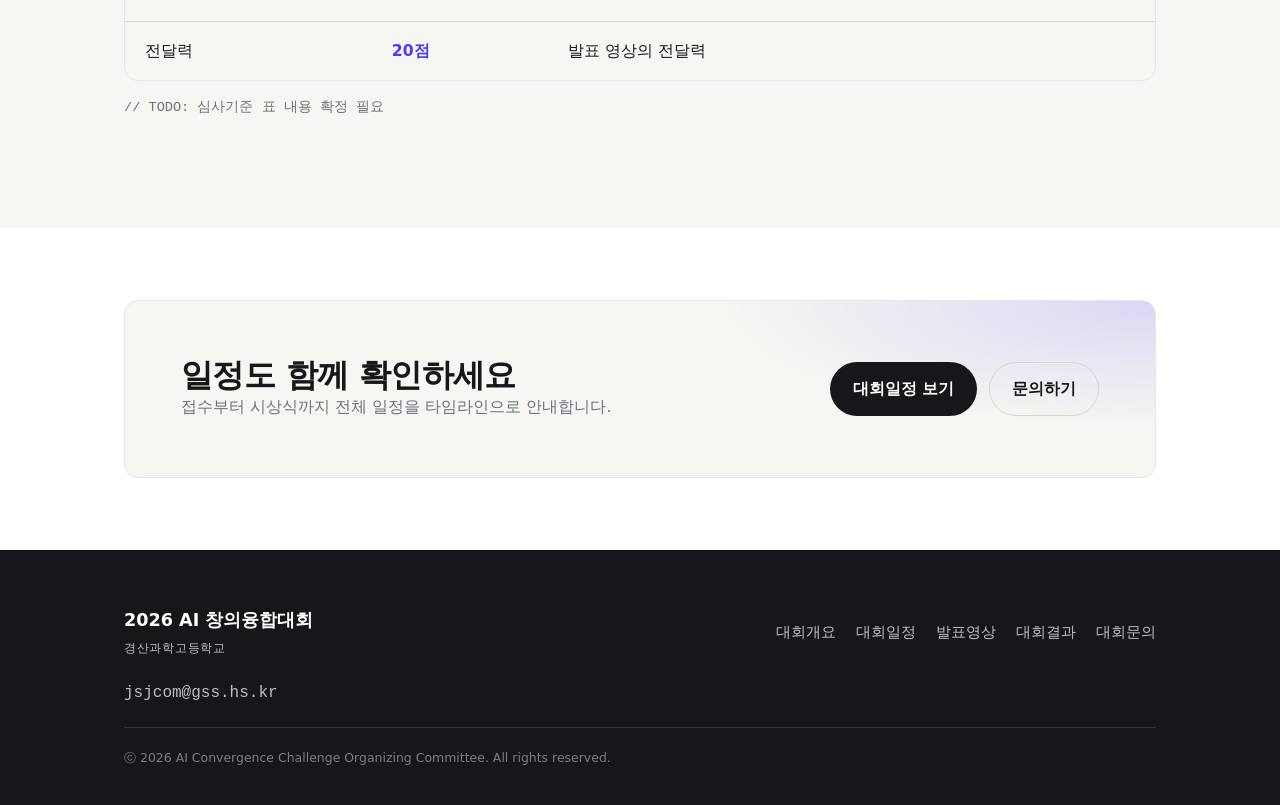
==== commit 10656d0d: "Update about.html" ====
--- a/about.html
+++ b/about.html
@@ -103,12 +103,12 @@
               <tr>
                 <td>완성도</td>
                 <td>20점</td>
-                <td>결과의 명확성과 발표 영상의 전달력</td>
+                <td>결과의 명확성 및 완성도</td>
               </tr>
               <tr>
                <td>전달력</td>
                 <td>20점</td>
-                <td>결과의 명확성과 발표 영상의 전달력</td>
+                <td>발표 영상의 전달력</td>
               </tr>
             </tbody>
           </table>
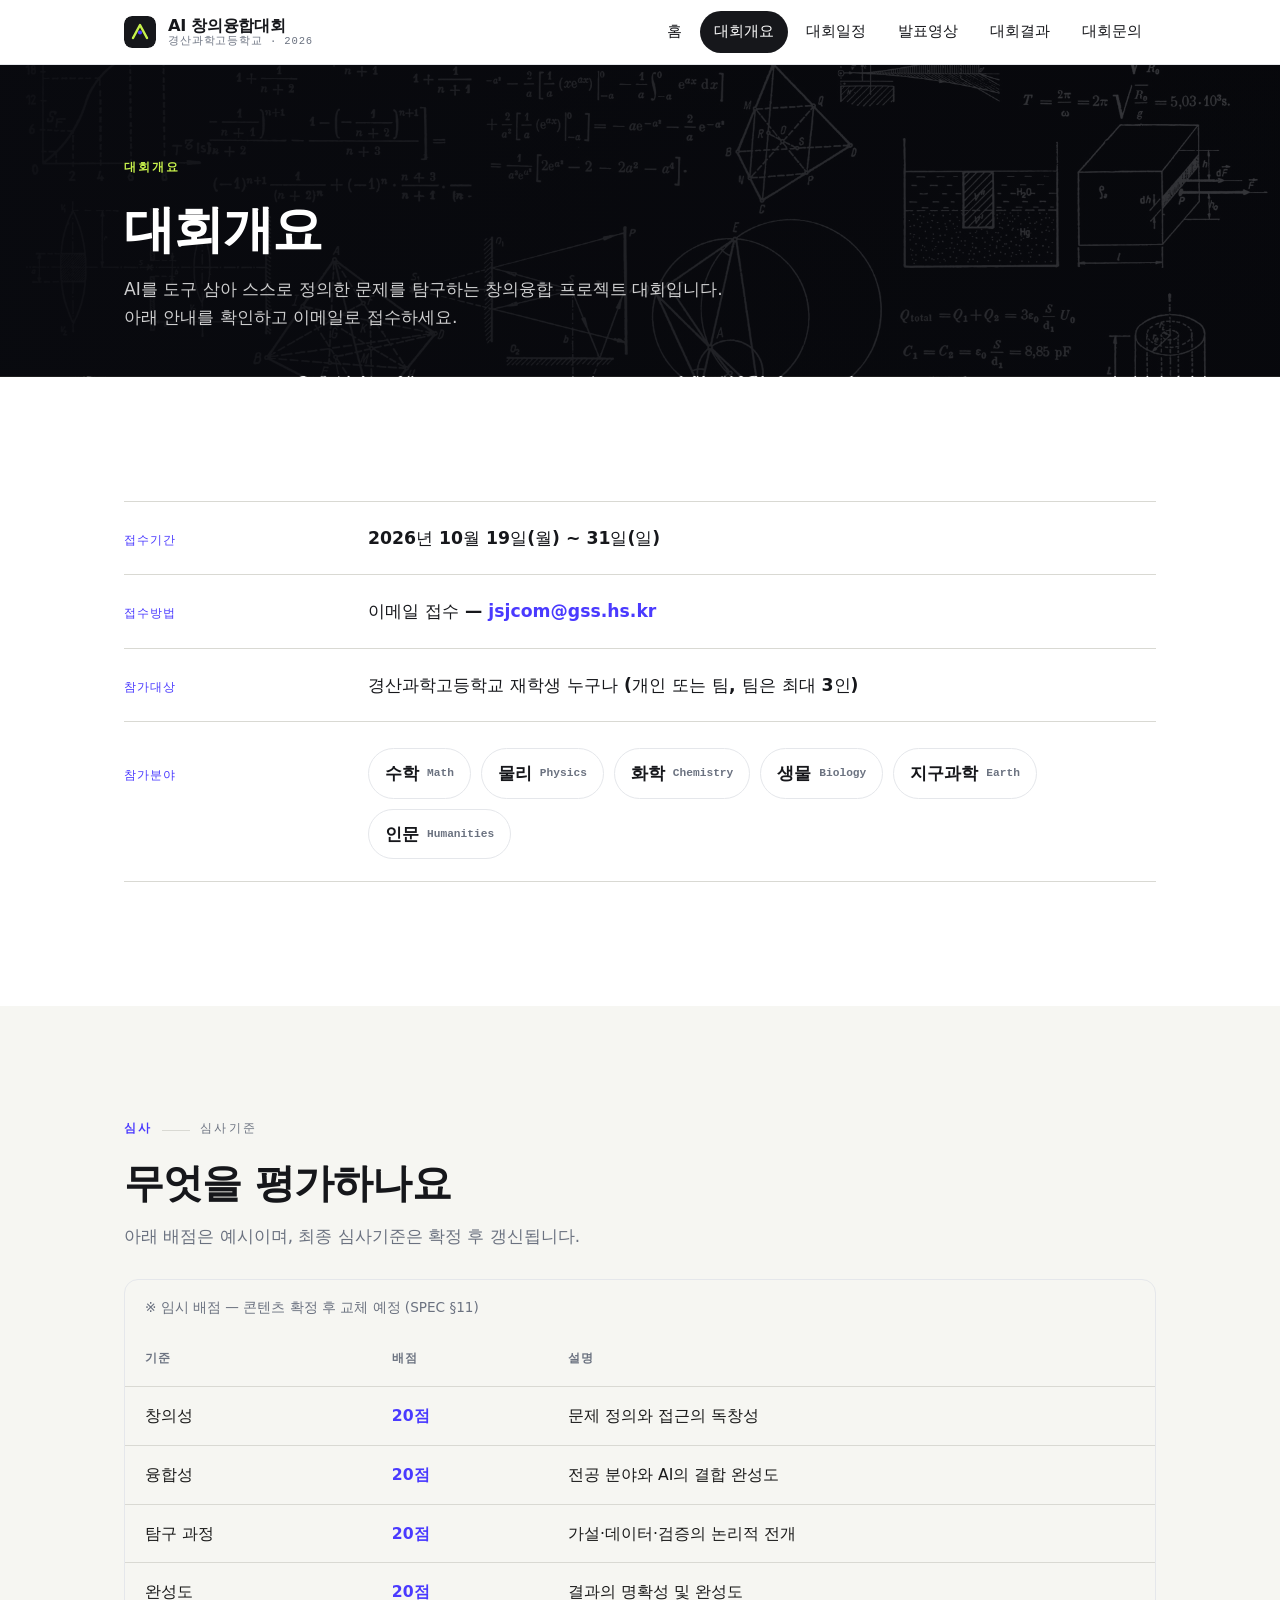
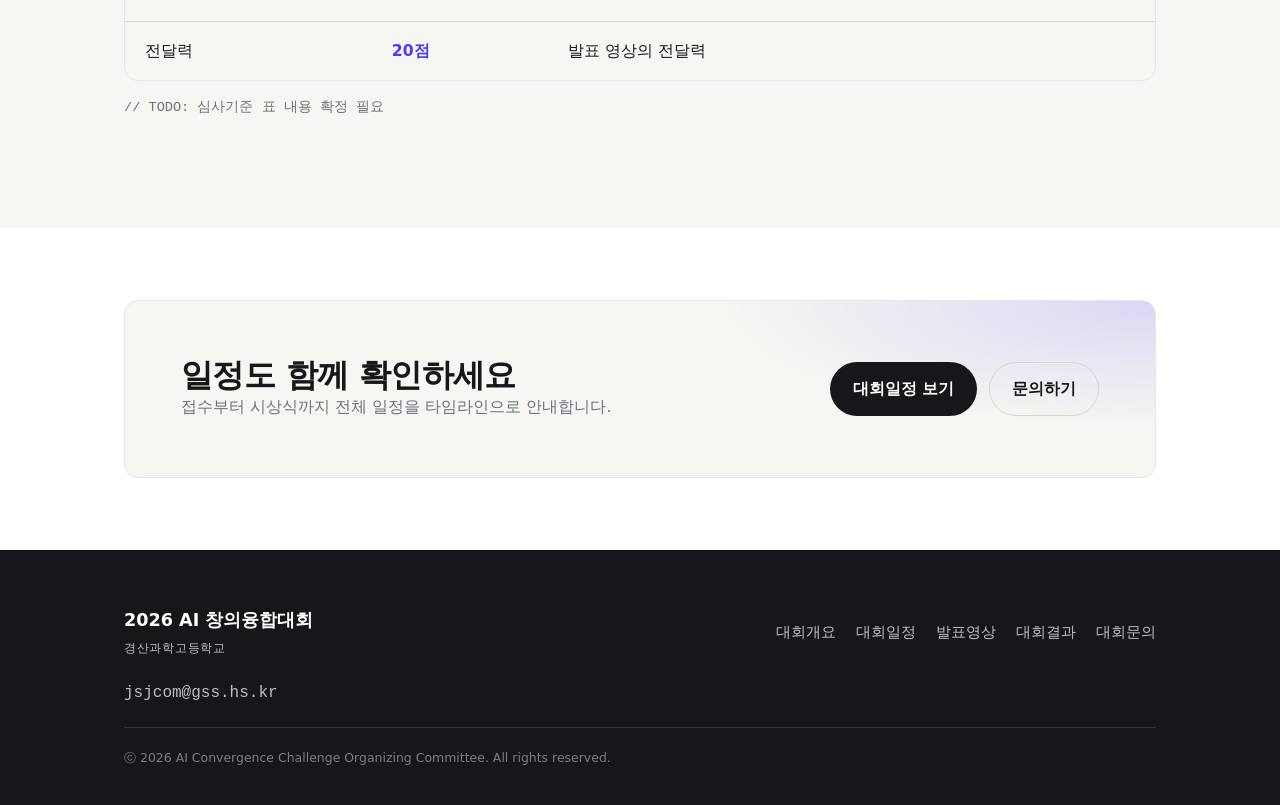
==== commit c104dd94: "Update about.html" ====
--- a/about.html
+++ b/about.html
@@ -35,7 +35,7 @@
         <dl class="spec-list">
           <div class="spec-row" data-reveal>
             <dt>접수기간</dt>
-            <dd>2026년 10월 19일(월) ~ 25일(일)</dd>
+            <dd>2026년 10월 19일(월) ~ 31일(일)</dd>
           </div>
           <div class="spec-row" data-reveal>
             <dt>접수방법</dt>
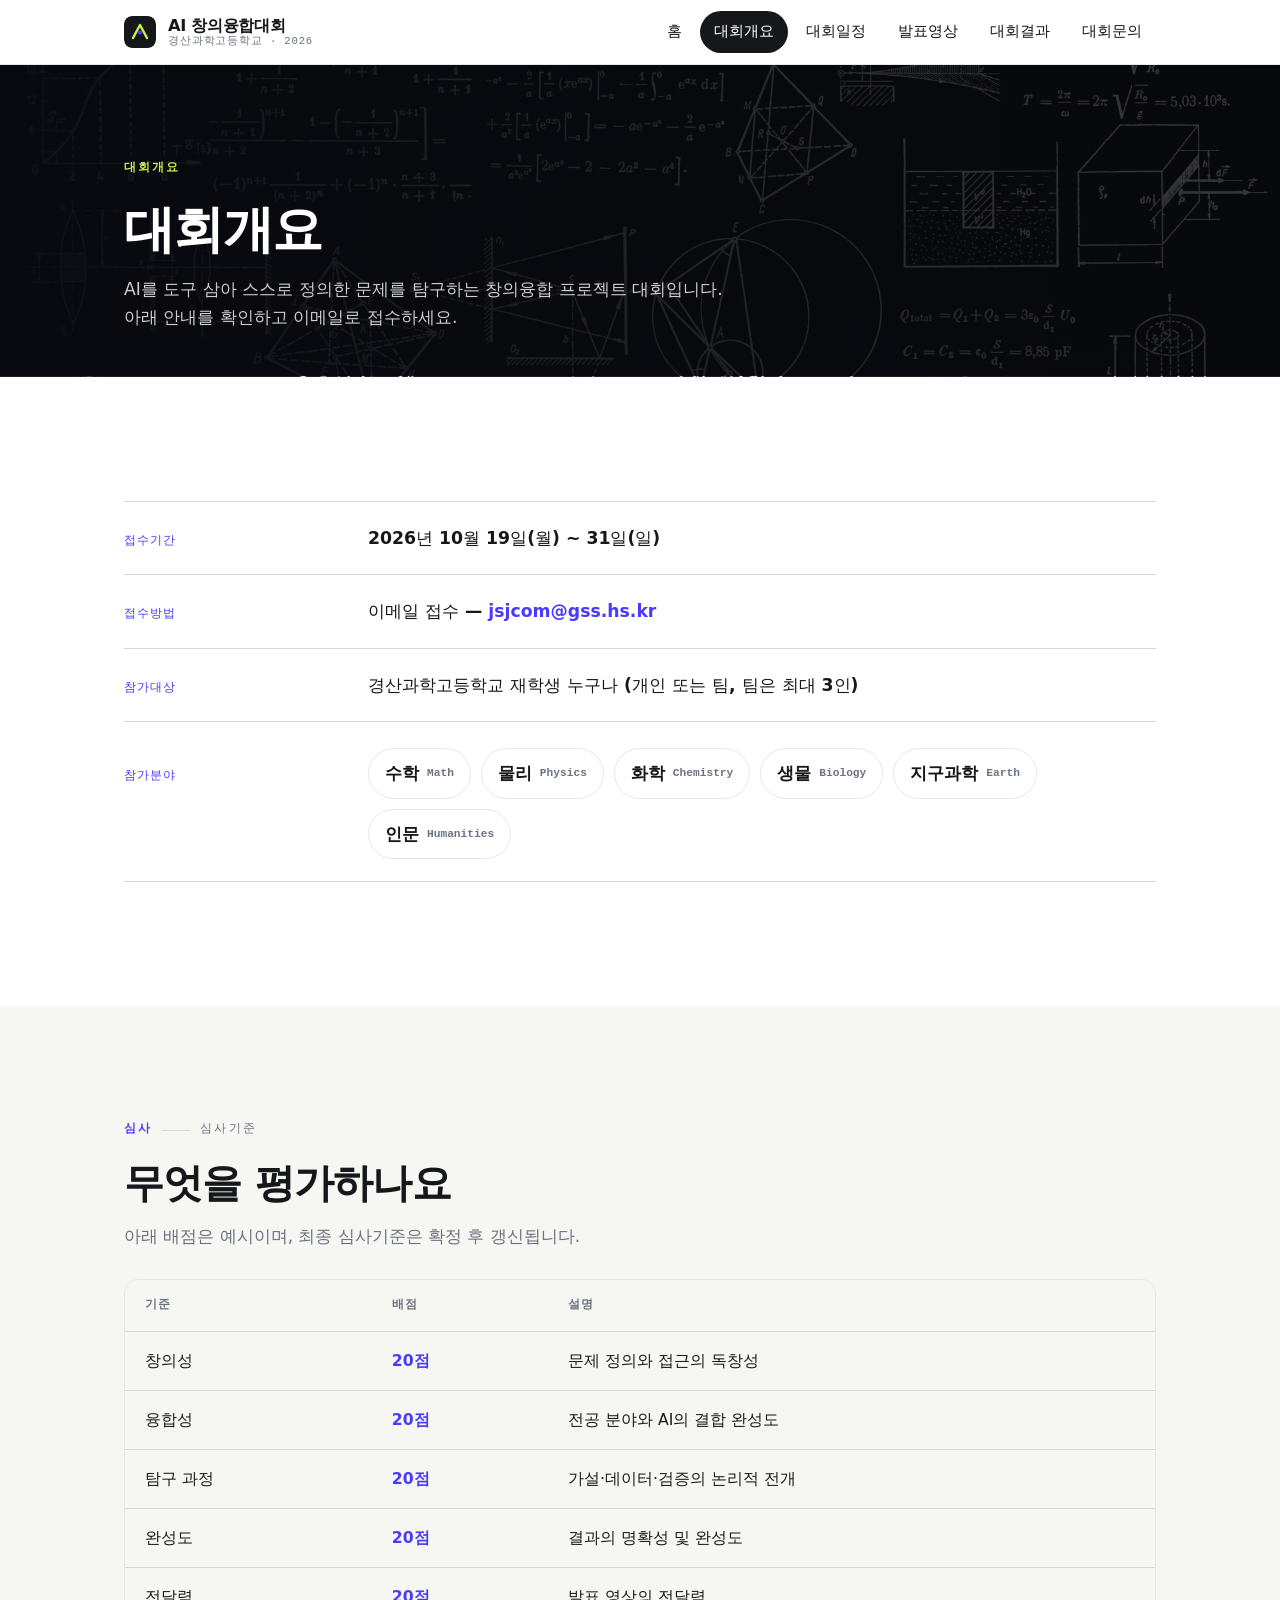
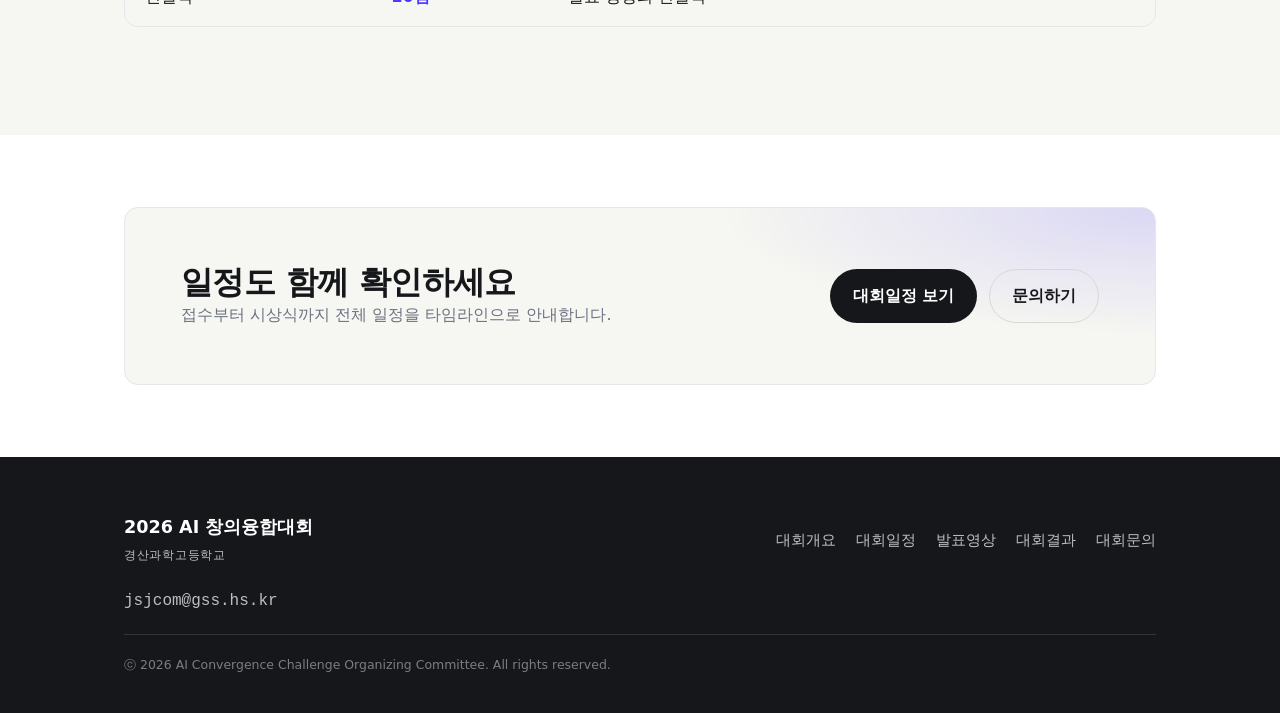
==== commit 094d4253: "Update about.html" ====
--- a/about.html
+++ b/about.html
@@ -76,7 +76,7 @@
 
         <div class="table-wrap" style="margin-top: 28px;" data-reveal>
           <table class="criteria">
-            <caption>※ 임시 배점 — 콘텐츠 확정 후 교체 예정 (SPEC §11)</caption>
+            <!--<caption>※ 임시 배점 — 콘텐츠 확정 후 교체 예정 (SPEC §11)</caption>-->
             <thead>
               <tr>
                 <th scope="col">기준</th>
@@ -113,7 +113,7 @@
             </tbody>
           </table>
         </div>
-        <p class="notice">// TODO: 심사기준 표 내용 확정 필요</p>
+        <!--<p class="notice">// TODO: 심사기준 표 내용 확정 필요</p>-->
       </div>
     </section>
 
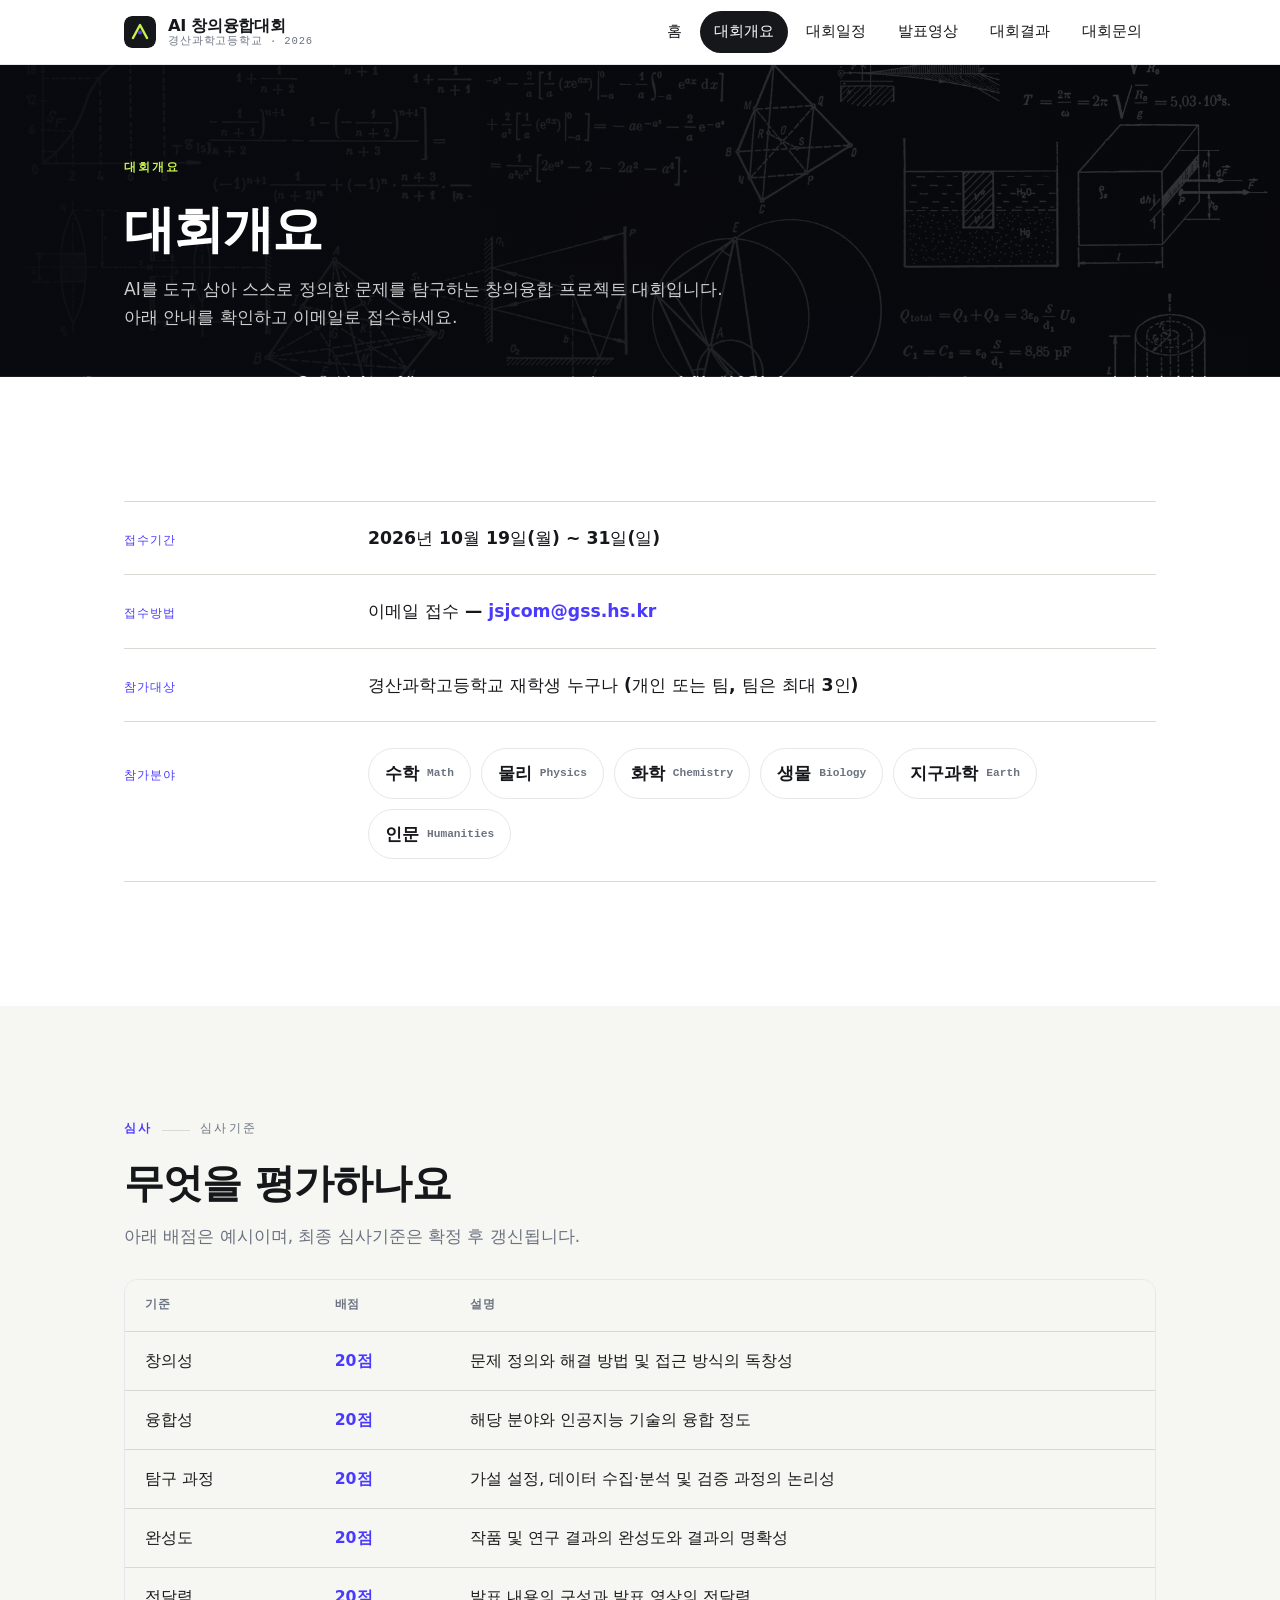
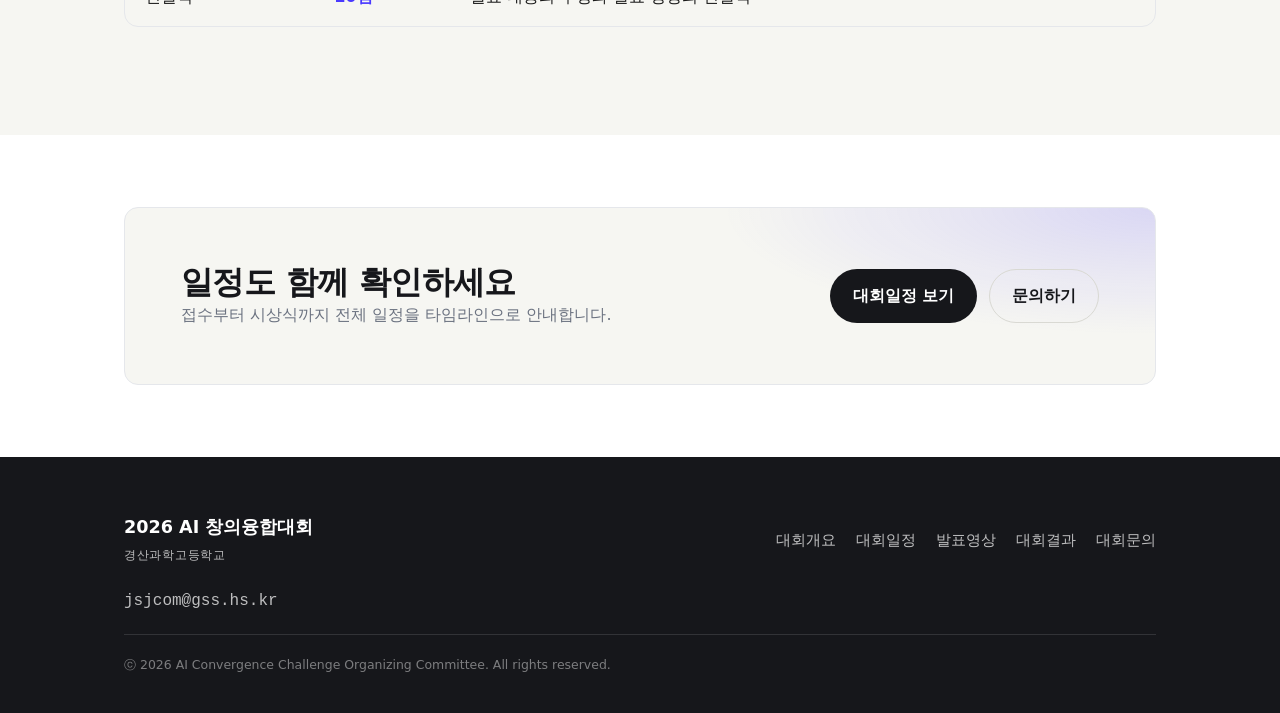
==== commit 9836f594: "Update about.html" ====
--- a/about.html
+++ b/about.html
@@ -88,27 +88,27 @@
               <tr>
                 <td>창의성</td>
                 <td>20점</td>
-                <td>문제 정의와 접근의 독창성</td>
+                <td>문제 정의와 해결 방법 및 접근 방식의 독창성</td>
               </tr>
               <tr>
                 <td>융합성</td>
                 <td>20점</td>
-                <td>전공 분야와 AI의 결합 완성도</td>
+                <td>해당 분야와 인공지능 기술의 융합 정도</td>
               </tr>
               <tr>
                 <td>탐구 과정</td>
                 <td>20점</td>
-                <td>가설·데이터·검증의 논리적 전개</td>
+                <td>가설 설정, 데이터 수집·분석 및 검증 과정의 논리성</td>
               </tr>
               <tr>
                 <td>완성도</td>
                 <td>20점</td>
-                <td>결과의 명확성 및 완성도</td>
+                <td>작품 및 연구 결과의 완성도와 결과의 명확성</td>
               </tr>
               <tr>
                <td>전달력</td>
                 <td>20점</td>
-                <td>발표 영상의 전달력</td>
+                <td>발표 내용의 구성과 발표 영상의 전달력</td>
               </tr>
             </tbody>
           </table>
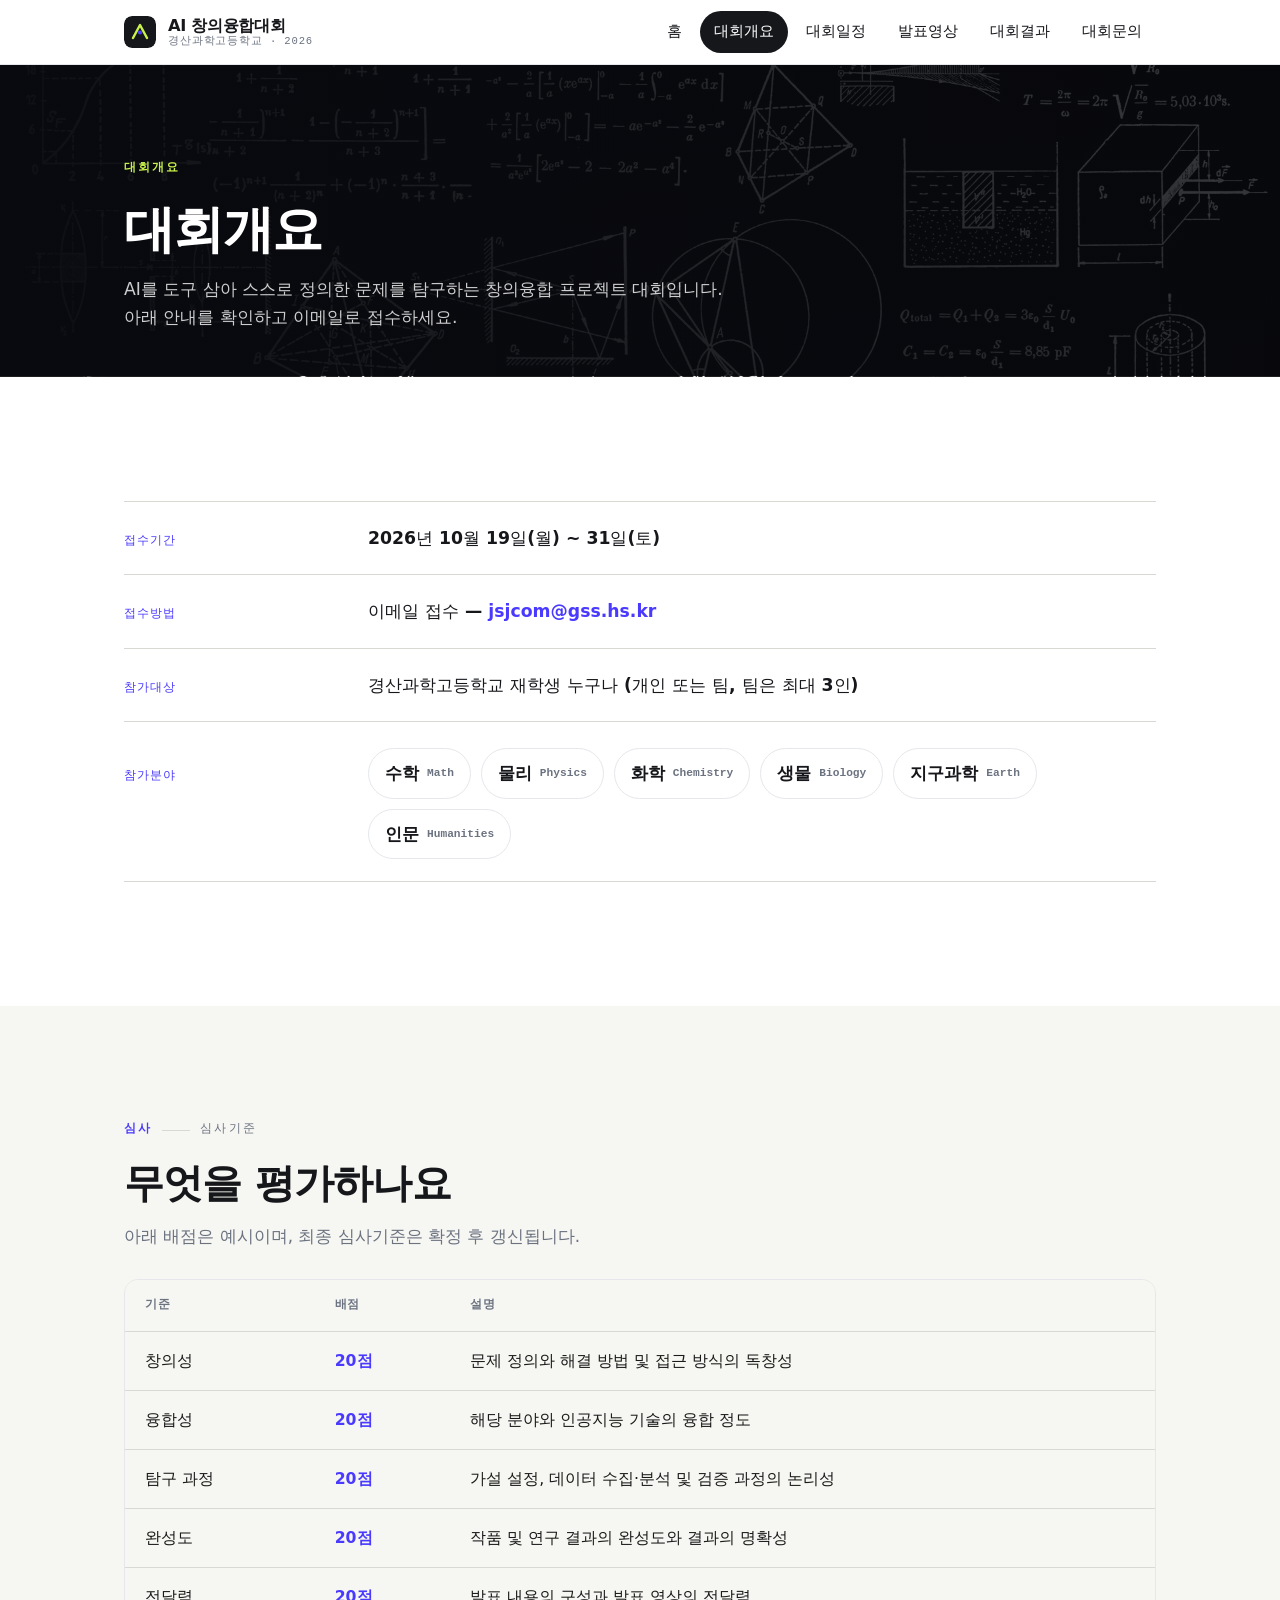
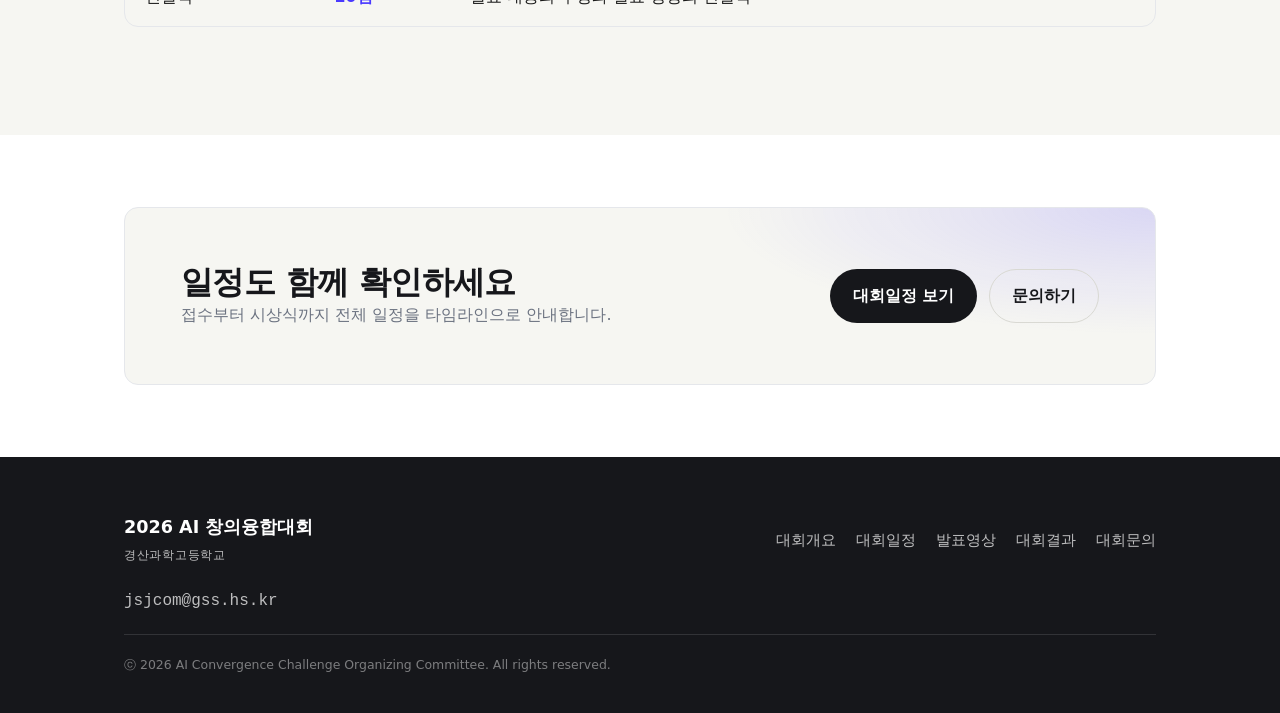
==== commit 1ed18ada: "Update competition schedule dates Co-Authored-By: Claude Opus 5.5 <noreply@anthropic.com>" ====
--- a/about.html
+++ b/about.html
@@ -35,7 +35,7 @@
         <dl class="spec-list">
           <div class="spec-row" data-reveal>
             <dt>접수기간</dt>
-            <dd>2026년 10월 19일(월) ~ 31일(일)</dd>
+            <dd>2026년 10월 19일(월) ~ 31일(토)</dd>
           </div>
           <div class="spec-row" data-reveal>
             <dt>접수방법</dt>
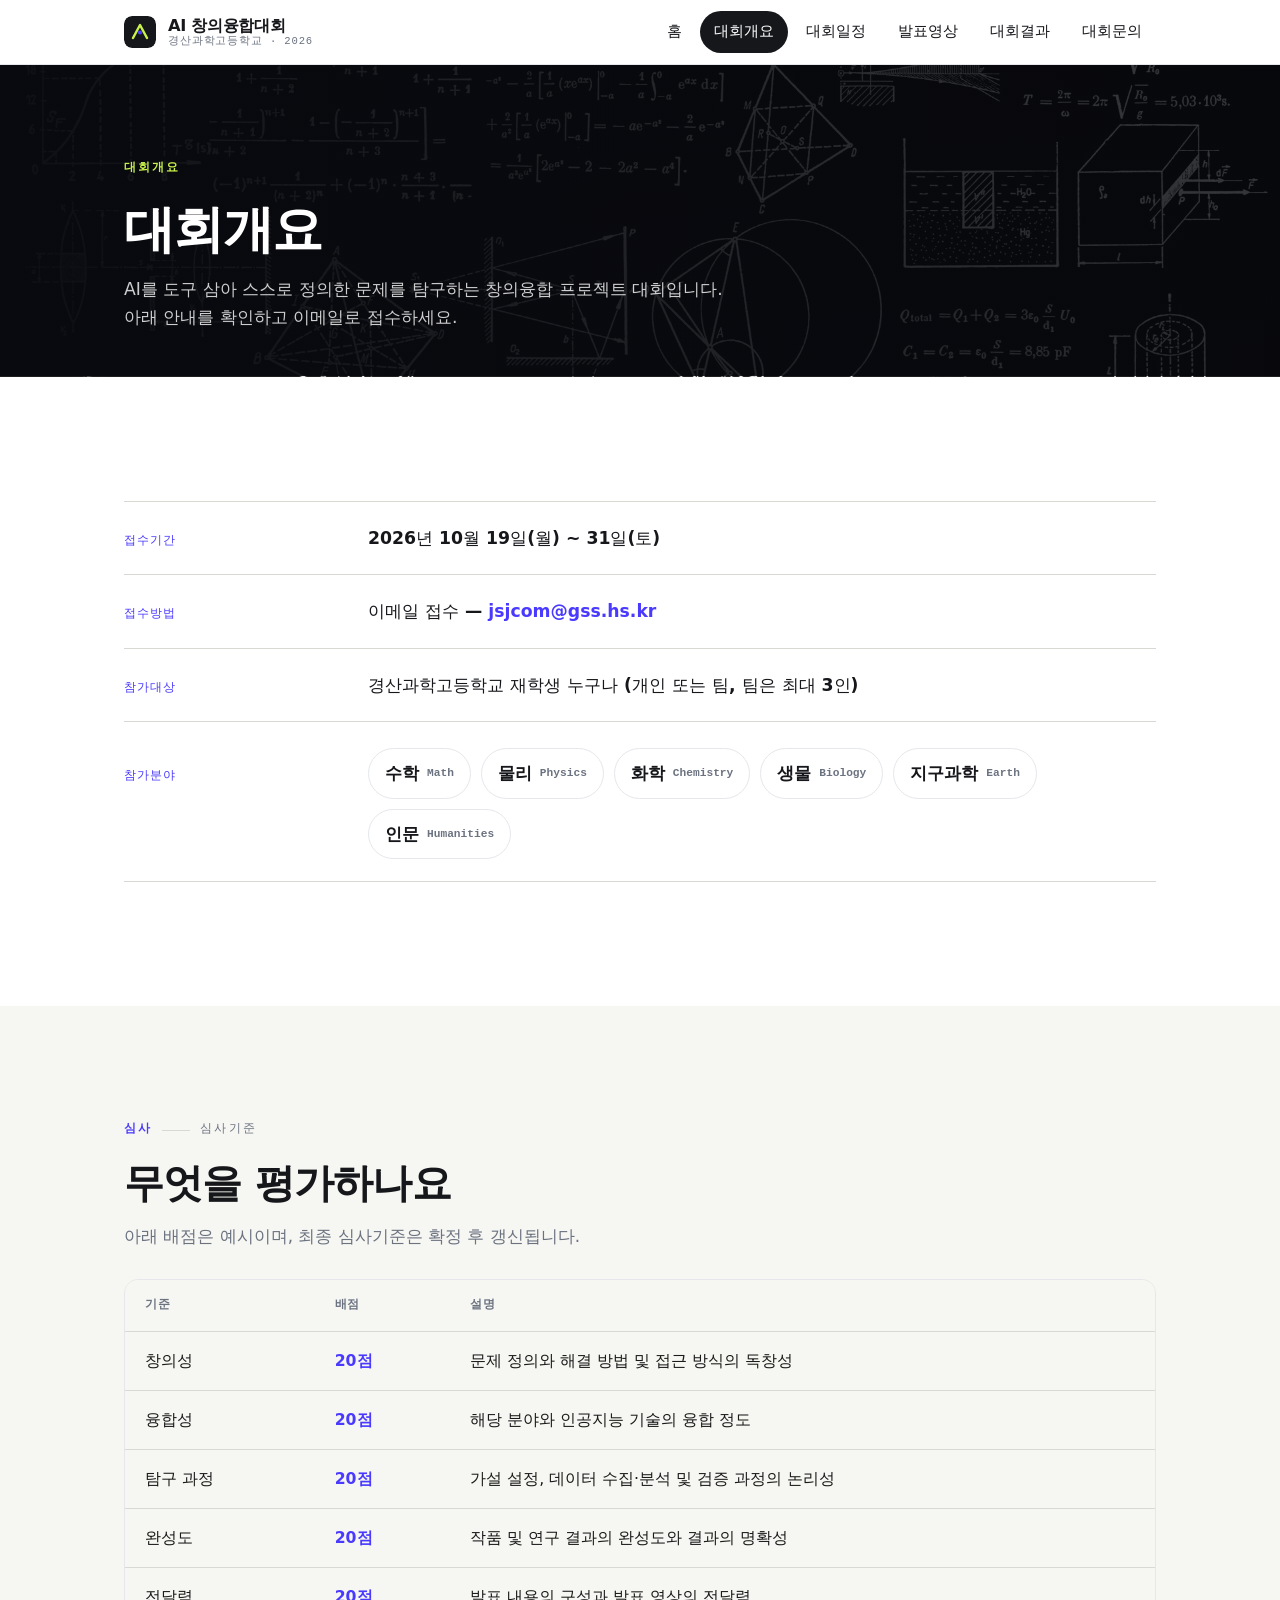
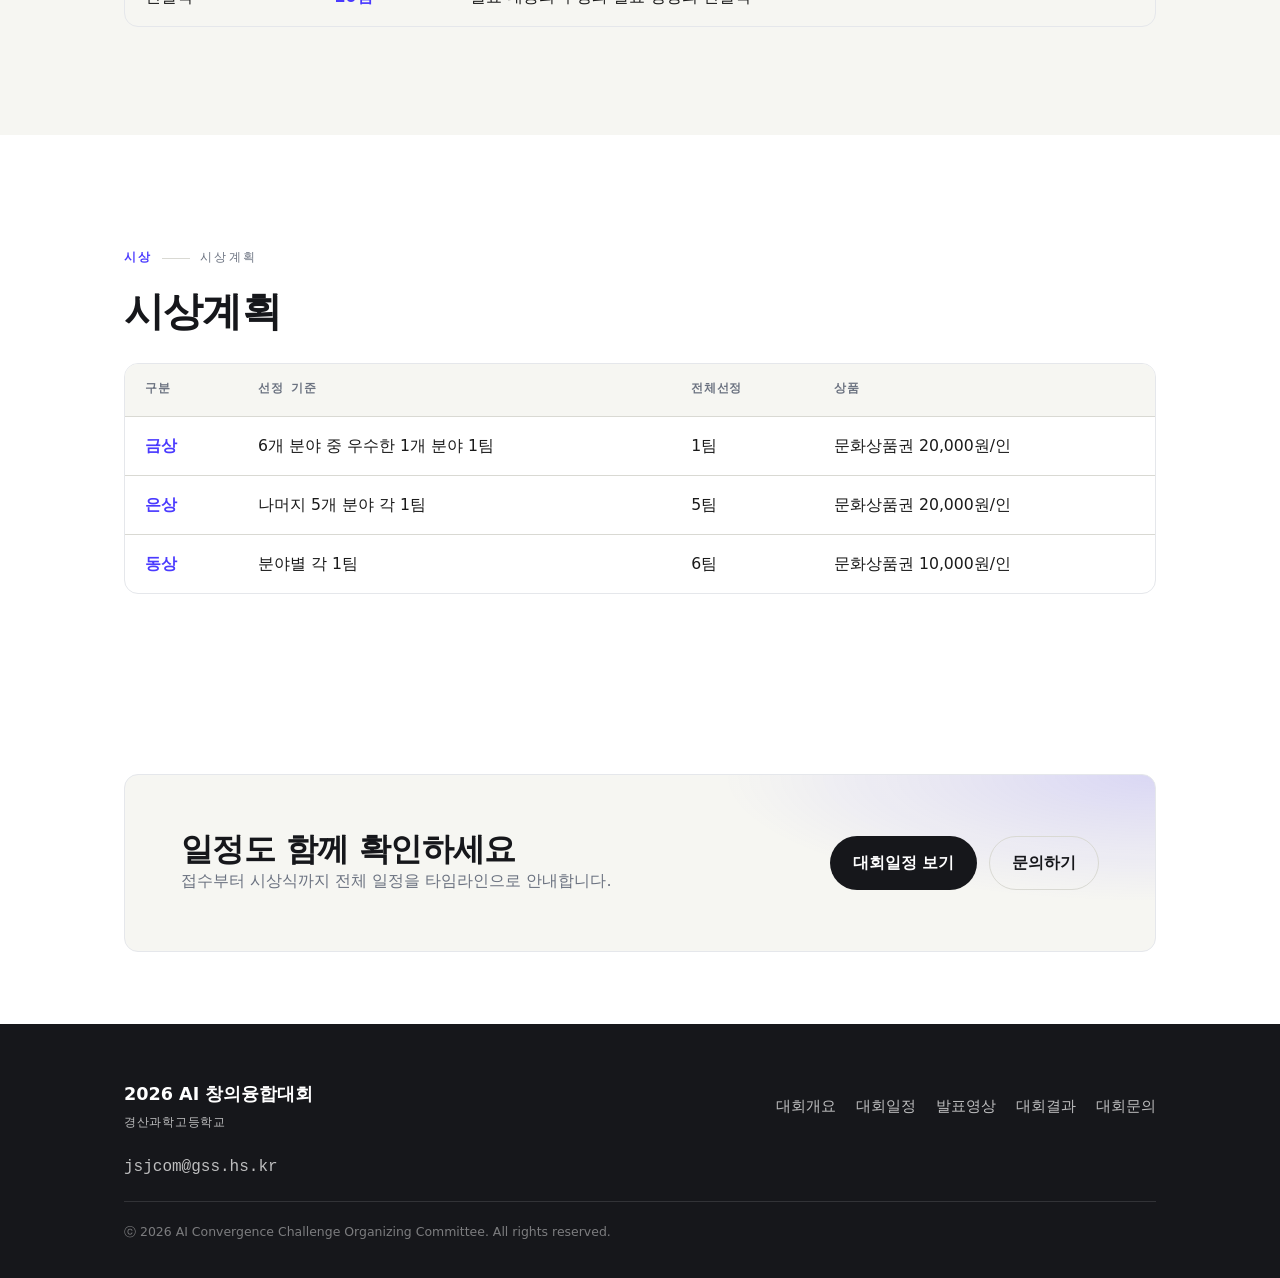
==== commit a5c1aa4b: "Add awards plan table to about page Co-Authored-By: Claude Opus 5.5 <noreply@anthropic.com>" ====
--- a/about.html
+++ b/about.html
@@ -117,6 +117,47 @@
       </div>
     </section>
 
+    <!-- 시상계획 -->
+    <section class="section" aria-labelledby="awards-title">
+      <div class="wrap">
+        <p class="eyebrow" data-index="시상"><span class="eyebrow__line"></span> 시상계획</p>
+        <h2 class="section-title" id="awards-title" data-reveal>시상계획</h2>
+
+        <div class="table-wrap" style="margin-top: 28px;" data-reveal>
+          <table class="criteria criteria--awards">
+            <thead>
+              <tr>
+                <th scope="col">구분</th>
+                <th scope="col">선정 기준</th>
+                <th scope="col">전체선정</th>
+                <th scope="col">상품</th>
+              </tr>
+            </thead>
+            <tbody>
+              <tr>
+                <td>금상</td>
+                <td>6개 분야 중 우수한 1개 분야 1팀</td>
+                <td>1팀</td>
+                <td>문화상품권 20,000원/인</td>
+              </tr>
+              <tr>
+                <td>은상</td>
+                <td>나머지 5개 분야 각 1팀</td>
+                <td>5팀</td>
+                <td>문화상품권 20,000원/인</td>
+              </tr>
+              <tr>
+                <td>동상</td>
+                <td>분야별 각 1팀</td>
+                <td>6팀</td>
+                <td>문화상품권 10,000원/인</td>
+              </tr>
+            </tbody>
+          </table>
+        </div>
+      </div>
+    </section>
+
     <!-- CTA -->
     <section class="section section--tight">
       <div class="wrap">
--- a/assets/css/style.css
+++ b/assets/css/style.css
@@ -581,6 +581,13 @@
 table.criteria tbody tr:last-child td { border-bottom: none; }
 table.criteria td:nth-child(2) { font-weight: 700; color: var(--color-primary); white-space: nowrap; }
 
+/* Awards table: highlight the award name instead of column 2 */
+table.criteria--awards { word-break: keep-all; }
+table.criteria--awards th { white-space: nowrap; }
+table.criteria--awards td:nth-child(2) { font-weight: inherit; color: inherit; white-space: normal; }
+table.criteria--awards td:first-child { font-weight: 700; color: var(--color-primary); white-space: nowrap; }
+table.criteria--awards td:nth-child(3) { white-space: nowrap; }
+
 .notice {
   margin-top: 16px;
   font-size: 0.85rem;
